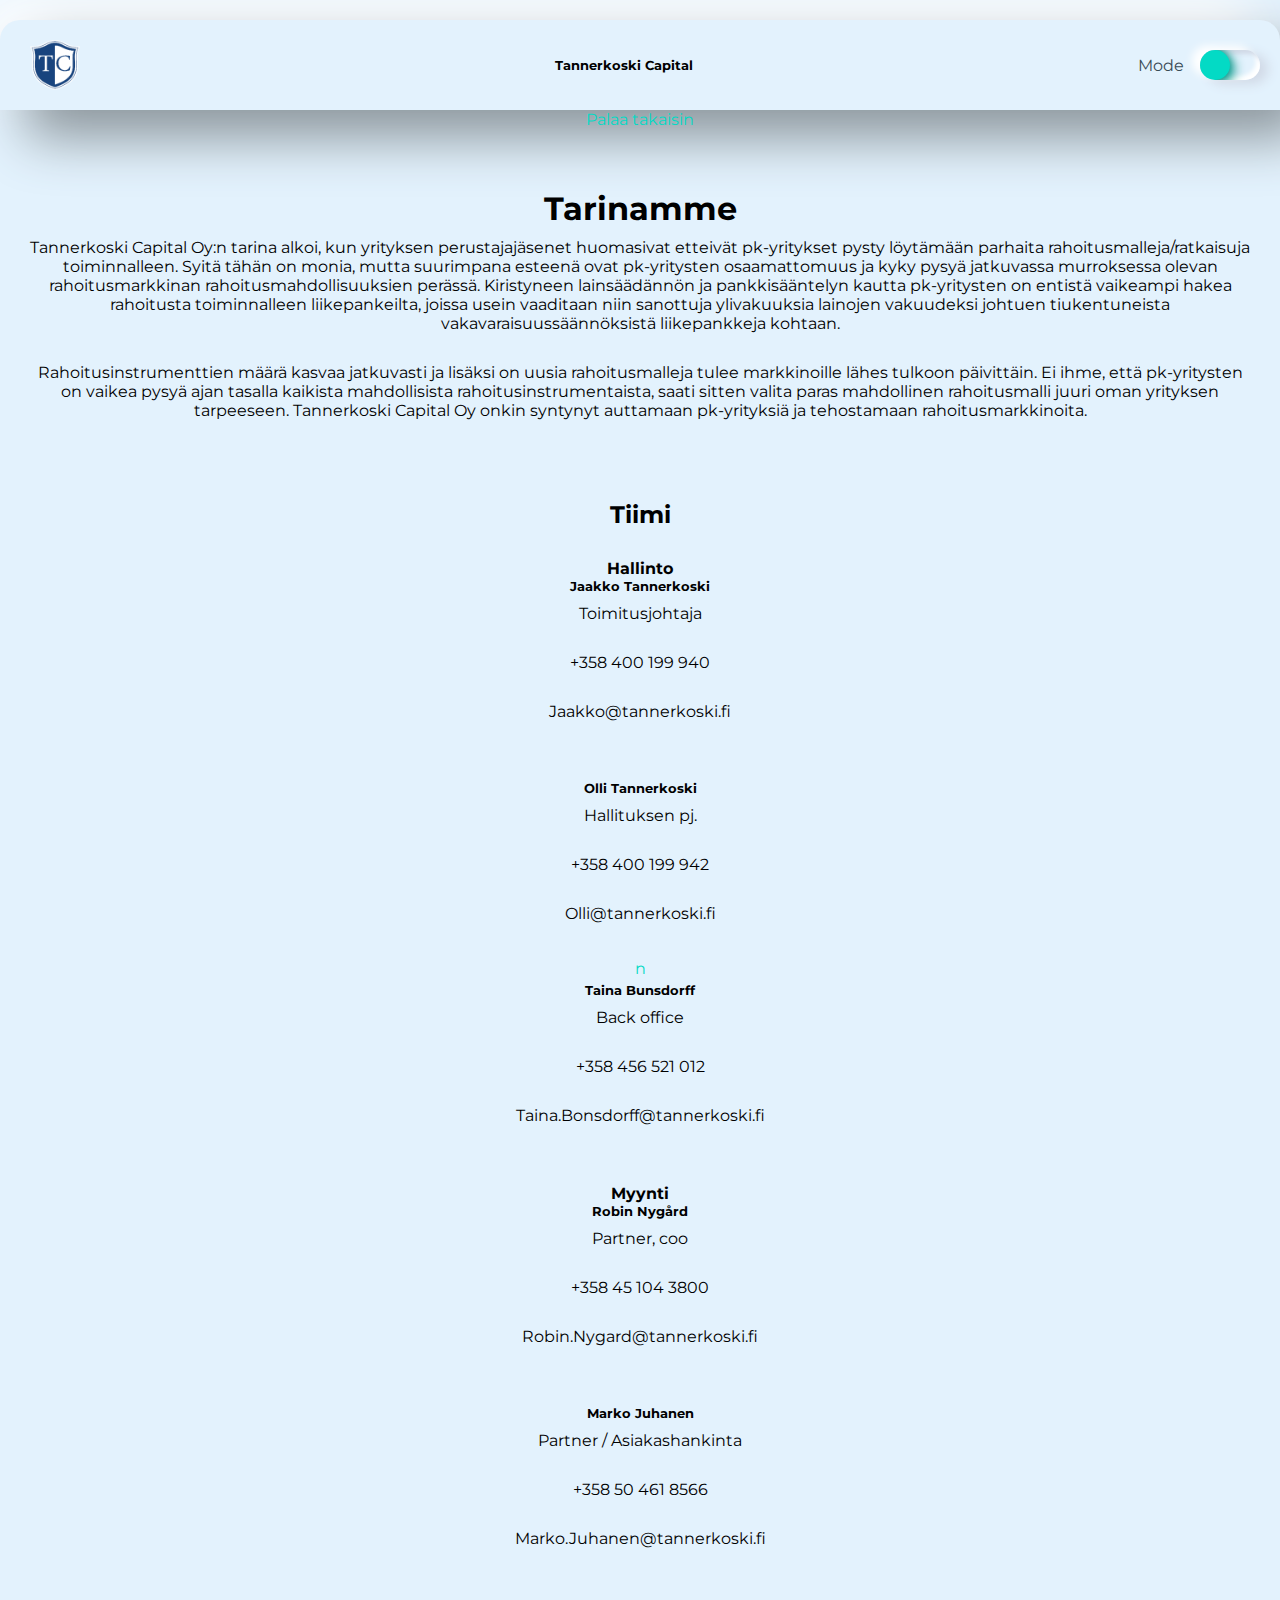
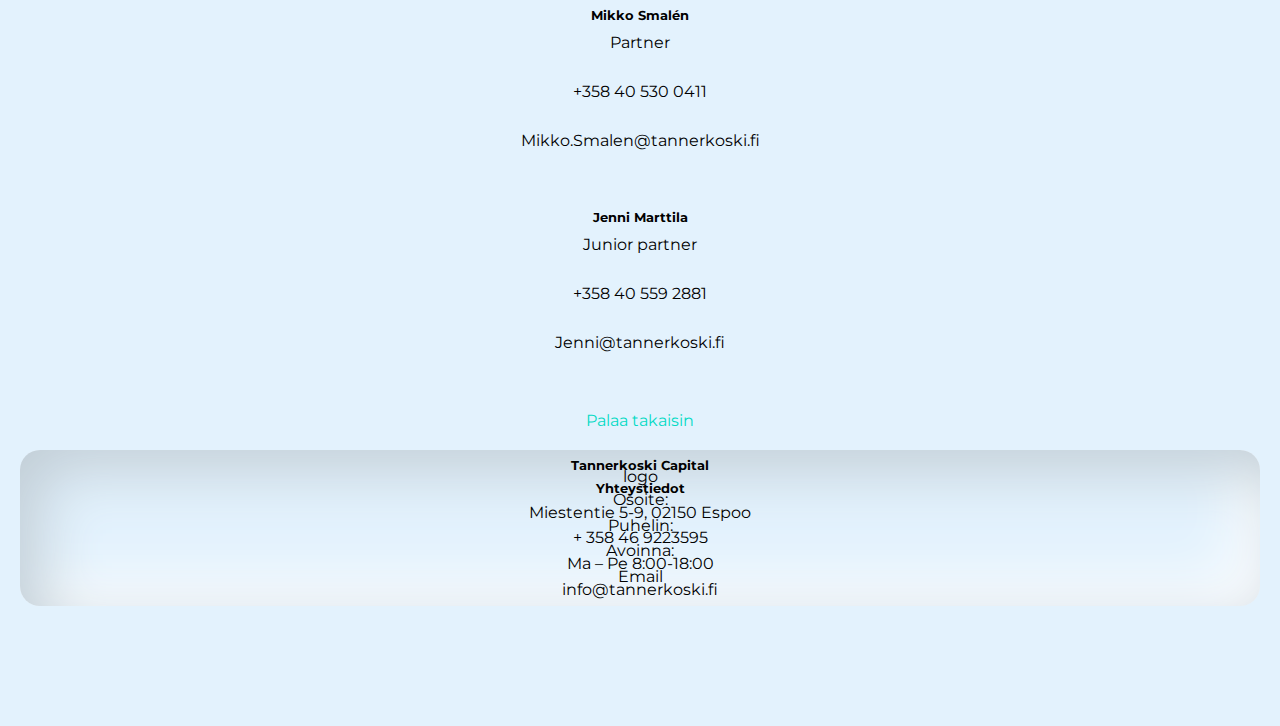
==== tarina.html @ aef44b72 "darkmode local storagessa, toinen footer kiukuttelee" ====
<!DOCTYPE html>
<html lang="en">
<head>
    <meta charset="UTF-8">
    <meta http-equiv="X-UA-Compatible" content="IE=edge">
    <meta name="viewport" content="width=device-width, initial-scale=1.0">
    <title>Tarinamme</title>
    <!-- fontti -->
    <link rel="preconnect" href="https://fonts.gstatic.com">
    <link href="https://fonts.googleapis.com/css2?family=Montserrat:wght@400;700&display=swap" rel="stylesheet">
    <!-- fontawesome -->
    <link rel="stylesheet" href="https://cdnjs.cloudflare.com/ajax/libs/font-awesome/5.15.2/css/all.min.css" integrity="sha512-HK5fgLBL+xu6dm/Ii3z4xhlSUyZgTT9tuc/hSrtw6uzJOvgRr2a9jyxxT1ely+B+xFAmJKVSTbpM/CuL7qxO8w==" crossorigin="anonymous" />
    <!--  bootstrap 5 -->
    <link href="https://cdn.jsdelivr.net/npm/bootstrap@5.0.0-beta2/dist/css/bootstrap.min.css" rel="stylesheet" integrity="sha384-BmbxuPwQa2lc/FVzBcNJ7UAyJxM6wuqIj61tLrc4wSX0szH/Ev+nYRRuWlolflfl" crossorigin="anonymous">
    <!-- omat stylet -->
    <link rel="stylesheet" href="css/tyyli.css">
</head>
<body>
    <div class="container">
    <header id="header">
                
        <img src="img/tc_logo60.png" alt="logo">
        <h5>Tannerkoski Capital</h5>
   
        <label class="label">
            <div class="label-text d-none d-md-inline-block">Mode</div>
            <div class="toggle">
                
              <input class="toggle-state" type="checkbox" name="check" value="check" />
              <div class="indicator"></div>
            </div>
            
          </label>   
</header>

<a class="btn btn-warning mt-5" href="/index.html">Palaa takaisin</a>
    <section>
    <h1 class="mt-5" >Tarinamme</h1>
    <p>Tannerkoski Capital Oy:n tarina alkoi, kun yrityksen perustajajäsenet huomasivat etteivät pk-yritykset pysty löytämään parhaita rahoitusmalleja/ratkaisuja toiminnalleen. Syitä tähän on monia, mutta suurimpana esteenä ovat pk-yritysten osaamattomuus ja kyky pysyä jatkuvassa murroksessa olevan rahoitusmarkkinan rahoitusmahdollisuuksien perässä. Kiristyneen lainsäädännön ja pankkisääntelyn kautta pk-yritysten on entistä vaikeampi hakea rahoitusta toiminnalleen liikepankeilta, joissa usein vaaditaan niin sanottuja ylivakuuksia lainojen vakuudeksi johtuen tiukentuneista vakavaraisuussäännöksistä liikepankkeja kohtaan.</p>
    <p>Rahoitusinstrumenttien määrä kasvaa jatkuvasti ja lisäksi on uusia rahoitusmalleja tulee markkinoille lähes tulkoon päivittäin. Ei ihme, että pk-yritysten on vaikea pysyä ajan tasalla kaikista mahdollisista rahoitusinstrumentaista, saati sitten valita paras mahdollinen rahoitusmalli juuri oman yrityksen tarpeeseen. Tannerkoski Capital Oy onkin syntynyt auttamaan pk-yrityksiä ja tehostamaan rahoitusmarkkinoita.</p>
    </section>
    <section>
        <h2>Tiimi</h2>
        <h4>Hallinto</h4>
        <h5>Jaakko Tannerkoski</h5>
        <p>Toimitusjohtaja</p>
        <p>+358 400 199 940</p>
        <p>Jaakko@tannerkoski.fi</p>
        <a href="https://www.linkedin.com/in/jaakko-tannerkoski-42b2014b/"><i class="fab fa-linkedin"></i></a>
        <h5>Olli Tannerkoski</h5>
        <p>Hallituksen pj.</p>
        <p>+358 400 199 942</p>
        <p>Olli@tannerkoski.fi</p>
        <a href="https://www.linkedin.com/in/olli-tannerkoski-3221b74/"><i class="fab fa-linkedin"></i>n</a>
        <h5>Taina Bunsdorff</h5>
        <p>Back office</p>
        <p>+358 456 521 012</p>
        <p>Taina.Bonsdorff@tannerkoski.fi</p>
        <a href="https://www.linkedin.com/in/taina-bonsdorff-tannerkoski-0ba1b279/"><i class="fab fa-linkedin"></i></a>
        <h4>Myynti</h4>
        <h5>Robin Nygård</h5>
        <p>Partner, coo</p>
        <p>+358 45 104 3800</p>
        <p>Robin.Nygard@tannerkoski.fi</p>
        <a href="https://www.linkedin.com/in/robin-nyg%C3%A5rd-6aa48498/"><i class="fab fa-linkedin"></i></a>
        <h5>Marko Juhanen</h5>
        <p>Partner / Asiakashankinta</p>
        <p>+358 50 461 8566</p>
        <p>Marko.Juhanen@tannerkoski.fi</p>
        <a href="https://www.linkedin.com/in/marko-juhanen-28336a162/"><i class="fab fa-linkedin"></i></a>
        <h5>Mikko Smalén</h5>
        <p>Partner</p>
        <p>+358 40 530 0411</p>
        <p>Mikko.Smalen@tannerkoski.fi</p>
        <a href="https://www.linkedin.com/in/mikko-smal%C3%A9n-954244115/"><i class="fab fa-linkedin"></i></a>
        <h5>Jenni Marttila</h5>
        <p>Junior partner</p>
        <p>+358 40 559 2881</p>
        <p>Jenni@tannerkoski.fi</p>
        <a href="https://www.linkedin.com/in/jenni-marttila-279b62138/"><i class="fab fa-linkedin"></i></a><br>
        
        <a class="btn btn-warning" href="/index.html">Palaa takaisin</a>
    </section>
   
    <footer>
        <h5>Tannerkoski Capital</h5>
        <p>logo</p>
        <a href="https://www.linkedin.com/company/tannerkoski-capital/about/"><i class="fab fa-linkedin"></i></a>
        <h5>Yhteystiedot</h5>
        <p>Osoite:</p>
        <p>Miestentie 5-9, 02150 Espoo</p>
        <p>Puhelin:</p>
        <p>+ 358 46 9223595</p>
        <p>Avoinna:</p>
        <p>Ma – Pe 8:00-18:00</p>
        <p>Email</p>
        <p>info@tannerkoski.fi</p>
    </footer>
</div>
    <script src="https://cdn.jsdelivr.net/npm/bootstrap@5.0.0-beta2/dist/js/bootstrap.bundle.min.js" integrity="sha384-b5kHyXgcpbZJO/tY9Ul7kGkf1S0CWuKcCD38l8YkeH8z8QjE0GmW1gYU5S9FOnJ0" crossorigin="anonymous"></script>
    <script src="javascripts/darkmode.js"></script>
</body>
</html>
---- css/tyyli.css ----
* {
  margin: 0;
  padding: 0;
  -webkit-box-sizing: border-box;
          box-sizing: border-box;
}

body {
  background: #e3f2fd;
  color: black;
  font-family: 'Montserrat', sans-serif;
  -webkit-transition: 0.3s;
  transition: 0.3s;
}

/* navbar */
.navbar {
  margin: 0;
  padding: 0;
}

.navbar .container-fluid {
  background: rgba(76, 175, 80, 0.3);
}

.navbar img {
  width: 70%;
}

.navbar button {
  background: #bb86fc;
}

.container {
  text-align: center;
}

a {
  text-decoration: none;
  color: #03dac5;
}

.landing {
  height: 100vh;
}

header {
  margin-top: 20px;
  height: 10vh;
  display: -webkit-box;
  display: -ms-flexbox;
  display: flex;
  -webkit-box-pack: justify;
      -ms-flex-pack: justify;
          justify-content: space-between;
  -webkit-box-orient: horizontal;
  -webkit-box-direction: normal;
      -ms-flex-direction: row;
          flex-direction: row;
  -webkit-box-align: center;
      -ms-flex-align: center;
          align-items: center;
  background-position: center;
  background-repeat: no-repeat;
  border-radius: 20px;
  background: #e3f2fd;
  -webkit-box-shadow: 27px 27px 54px #8a949a, -27px -27px 54px #ffffff;
          box-shadow: 27px 27px 54px #8a949a, -27px -27px 54px #ffffff;
  border-radius: 20px 20px 0 0;
}

header img {
  width: 50px;
  margin: 30px;
}

header h5 {
  font-weight: 700;
}

header #mode {
  margin-right: 40px;
  padding: 20px;
  border-radius: 50%;
  background-color: #bb86fc;
}

/* kytkin */
.label {
  display: -webkit-inline-box;
  display: -ms-inline-flexbox;
  display: inline-flex;
  -webkit-box-align: center;
      -ms-flex-align: center;
          align-items: center;
  cursor: pointer;
  color: #394a56;
}

.label-text {
  margin-right: 16px;
}

.toggle {
  isolation: isolate;
  position: relative;
  height: 30px;
  width: 60px;
  margin-right: 20px;
  border-radius: 15px;
  overflow: hidden;
  -webkit-box-shadow: -8px -4px 8px 0px #ffffff, 8px 4px 12px 0px #d1d9e6, 4px 4px 4px 0px #d1d9e6 inset, -4px -4px 4px 0px #ffffff inset;
          box-shadow: -8px -4px 8px 0px #ffffff, 8px 4px 12px 0px #d1d9e6, 4px 4px 4px 0px #d1d9e6 inset, -4px -4px 4px 0px #ffffff inset;
}

.toggle-state {
  display: none;
}

.indicator {
  height: 100%;
  width: 200%;
  background: #03dac5;
  border-radius: 15px;
  -webkit-transform: translate3d(-75%, 0, 0);
          transform: translate3d(-75%, 0, 0);
  -webkit-transition: -webkit-transform 0.4s cubic-bezier(0.85, 0.05, 0.18, 1.35);
  transition: -webkit-transform 0.4s cubic-bezier(0.85, 0.05, 0.18, 1.35);
  transition: transform 0.4s cubic-bezier(0.85, 0.05, 0.18, 1.35);
  transition: transform 0.4s cubic-bezier(0.85, 0.05, 0.18, 1.35), -webkit-transform 0.4s cubic-bezier(0.85, 0.05, 0.18, 1.35);
  -webkit-box-shadow: -2px -2px 8px 0px #039485, 4px 4px 12px 0px #029687;
          box-shadow: -2px -2px 8px 0px #039485, 4px 4px 12px 0px #029687;
}

.toggle-state:checked ~ .indicator {
  -webkit-transform: translate3d(25%, 0, 0);
          transform: translate3d(25%, 0, 0);
}

/* Visa kortti */
.kortti {
  height: 40vh;
}

.grid {
  position: relative;
  height: 40vh;
  background: #e3f2fd;
  background: radial-gradient(circle, #10c97c 0%, RGBA(227, 242, 253, 1) 69%);
}

.card-group {
  position: absolute;
  top: 45%;
  left: 5%;
  -webkit-transform: translate(-50%, -50%);
          transform: translate(-50%, -50%);
  -webkit-transform: rotate(15deg);
          transform: rotate(15deg);
}

.card {
  position: relative;
  height: 189px;
  width: 315px;
  border-radius: 25px;
  background: rgba(255, 255, 255, 0.2);
  -webkit-backdrop-filter: blur(30px);
          backdrop-filter: blur(30px);
  /* This will produce the blur */
  border: 2px solid rgba(255, 255, 255, 0.1);
  -webkit-box-shadow: 0 0 80px rgba(0, 0, 0, 0.2);
          box-shadow: 0 0 80px rgba(0, 0, 0, 0.2);
  overflow: hidden;
}

.logo img,
.chip img,
.number,
.name,
.from,
.to,
.ring {
  position: absolute;
  /* All items inside card should have absolute position */
}

.logo img {
  top: 35px;
  right: 40px;
  width: 80px;
  height: auto;
  opacity: 0.8;
}

.chip img {
  top: 84px;
  left: 28px;
  width: 35px;
  height: auto;
  opacity: 0.8;
}

.number,
.name,
.from,
.to {
  color: rgba(0, 0, 0, 0.8);
  font-weight: 400;
  letter-spacing: 2px;
  text-shadow: 0 0 2px rgba(0, 0, 0, 0.6);
}

.number {
  left: 28px;
  bottom: 46px;
  font-family: "Nunito", sans-serif;
}

.name {
  font-size: 0.7rem;
  left: 28px;
  bottom: 25px;
}

.from {
  font-size: 0.5rem;
  bottom: 25px;
  right: 77px;
}

.to {
  font-size: 0.5rem;
  bottom: 25px;
  right: 28px;
}

/* tervetuloa */
.ml12 {
  margin-top: 100px;
  font-weight: 700;
  font-size: 1.8em;
  text-transform: uppercase;
  letter-spacing: 0.2em;
  color: #03dac5;
}

.ml12 .letter {
  display: inline-block;
  line-height: 1em;
}

/* buttonit */
.btn {
  border-radius: 500px;
}

.btn-group {
  z-index: 100;
  position: fixed;
  bottom: 0;
  left: 0;
  right: 0;
}

.btn-group img {
  width: 25px;
}

.btn-group a {
  color: black;
}

.btn-group i {
  color: black;
  font-size: 1.5rem;
}

.btn-group .btn {
  border-radius: 0;
  font-size: 0.7rem;
}

/* sectionit alkaa */
section {
  margin-top: 60px;
  margin-left: 20px;
  margin-right: 20px;
}

section h2 {
  margin-bottom: 20px;
  padding: 10px;
}

section i {
  font-size: 2rem;
  margin-bottom: 10px;
  color: #03dac5;
}

section p {
  margin-bottom: 10px;
  padding: 10px;
}

section a {
  margin-bottom: 10px;
  padding: 10px;
}

section #palvelumme {
  border-radius: 20px;
  background: #e3f2fd;
  -webkit-box-shadow: 27px 27px 54px #8a949a, -27px -27px 54px #ffffff;
          box-shadow: 27px 27px 54px #8a949a, -27px -27px 54px #ffffff;
}

section #palvelumme img {
  max-width: 70%;
}

section #lupauksemme {
  border-radius: 20px;
  background: #e3f2fd;
  -webkit-box-shadow: 27px 27px 54px #8a949a, -27px -27px 54px #ffffff;
          box-shadow: 27px 27px 54px #8a949a, -27px -27px 54px #ffffff;
}

section #yhteystiedot img {
  max-width: 70%;
}

section form {
  display: inline-block;
  height: 500px;
}

section .field {
  padding-top: 10px;
  display: -webkit-box;
  display: -ms-flexbox;
  display: flex;
  -webkit-box-orient: vertical;
  -webkit-box-direction: normal;
      -ms-flex-direction: column;
          flex-direction: column;
}

section .field label {
  padding-left: 5px;
  -webkit-transition: all 0.3s ease-in;
  transition: all 0.3s ease-in;
  -webkit-transform: translateY(-28px);
          transform: translateY(-28px);
  pointer-events: none;
  opacity: 0.83;
}

section .field input,
section .field textarea {
  border-radius: 5px;
  border: none;
  padding: 5px;
}

section .field input:focus {
  border-bottom: 2px solid black;
}

section .field input:focus + label {
  -webkit-transform: translateY(-1px);
          transform: translateY(-1px);
  -webkit-transform: scale(1.4);
          transform: scale(1.4);
  opacity: 1;
}

section .field textarea:focus,
section .field input:focus {
  outline: none;
}

section .field textarea:focus + label {
  -webkit-transform: translateY(-270px);
          transform: translateY(-270px);
  -webkit-transform: scale(1.4);
          transform: scale(1.4);
  opacity: 1;
}

footer {
  margin: 20px;
  line-height: 0.8;
  margin-bottom: 120px;
  border-radius: 20px;
  background: #e3f2fd;
  -webkit-box-shadow: inset 20px 20px 60px #c1ced7, inset -20px -20px 60px #ffffff;
          box-shadow: inset 20px 20px 60px #c1ced7, inset -20px -20px 60px #ffffff;
  padding: 10px;
}

footer h5 {
  font-weight: 700;
}

footer i {
  font-size: 3rem;
  color: #18447e;
  margin-top: 10px;
}

/* piilota luokka */
.piilota {
  display: none;
}

/* tummaversio */
body.tumma {
  background: #2f2828;
  color: rgba(255, 255, 255, 0.6);
}

#header.tumma {
  background: #2f2828;
  border-radius: 20px;
  background: #2f2828;
  -webkit-box-shadow: 27px 27px 54px #262020, -27px -27px 54px #383030;
          box-shadow: 27px 27px 54px #262020, -27px -27px 54px #383030;
}

#palvelumme.tumma {
  background: #2f2828;
  border-radius: 20px;
  background: #2f2828;
  -webkit-box-shadow: 27px 27px 54px #262020, -27px -27px 54px #383030;
          box-shadow: 27px 27px 54px #262020, -27px -27px 54px #383030;
}

#lupauksemme.tumma {
  background: #2f2828;
  border-radius: 20px;
  background: #2f2828;
  -webkit-box-shadow: 27px 27px 54px #262020, -27px -27px 54px #383030;
          box-shadow: 27px 27px 54px #262020, -27px -27px 54px #383030;
}

.toggle.tumma {
  isolation: isolate;
  position: relative;
  height: 30px;
  width: 60px;
  border-radius: 15px;
  overflow: hidden;
  -webkit-box-shadow: -8px -4px 8px 0px #000000, 8px 4px 12px 0px #141414, 4px 4px 4px 0px #666668 inset, -4px -4px 4px 0px #0e0d0d inset;
          box-shadow: -8px -4px 8px 0px #000000, 8px 4px 12px 0px #141414, 4px 4px 4px 0px #666668 inset, -4px -4px 4px 0px #0e0d0d inset;
}

.grid.tumma {
  background: #2f2828;
  background: radial-gradient(circle, #ff0266 0%, #2f2828 69%);
}

label.tumma {
  color: #bb86fc;
}

section.tumma i {
  color: #ff0266;
}

footer.tumma {
  border-radius: 20px;
  background: #2f2828;
  -webkit-box-shadow: inset 20px 20px 60px #282222, inset -20px -20px 60px #362e2e;
          box-shadow: inset 20px 20px 60px #282222, inset -20px -20px 60px #362e2e;
}

/* mediaqueryt ja isomman version asetukset */
@media screen and (min-width: 900px) {
  .card {
    position: relative;
    height: 270px;
    width: 450px;
    border-radius: 25px;
    background: rgba(255, 255, 255, 0.2);
    -webkit-backdrop-filter: blur(30px);
            backdrop-filter: blur(30px);
    /* This will produce the blur */
    border: 2px solid rgba(255, 255, 255, 0.1);
    -webkit-box-shadow: 0 0 80px rgba(0, 0, 0, 0.2);
            box-shadow: 0 0 80px rgba(0, 0, 0, 0.2);
    overflow: hidden;
  }
  .logo img,
  .chip img,
  .number,
  .name,
  .from,
  .to,
  .ring {
    position: absolute;
    /* All items inside card should have absolute position */
  }
  .logo img {
    top: 35px;
    right: 40px;
    width: 80px;
    height: auto;
    opacity: 0.8;
  }
  .chip img {
    top: 120px;
    left: 40px;
    width: 50px;
    height: auto;
    opacity: 0.8;
  }
  .number,
  .name,
  .from,
  .to {
    color: rgba(255, 255, 255, 0.8);
    font-weight: 400;
    letter-spacing: 2px;
    text-shadow: 0 0 2px rgba(0, 0, 0, 0.6);
  }
  .number {
    left: 40px;
    bottom: 65px;
    font-family: "Nunito", sans-serif;
  }
  .name {
    font-size: 1rem;
    left: 40px;
    bottom: 35px;
  }
  .from {
    font-size: 0.5rem;
    bottom: 35px;
    right: 110px;
  }
  .to {
    font-size: 0.5rem;
    bottom: 35px;
    right: 40px;
  }
}
/*# sourceMappingURL=tyyli.css.map */
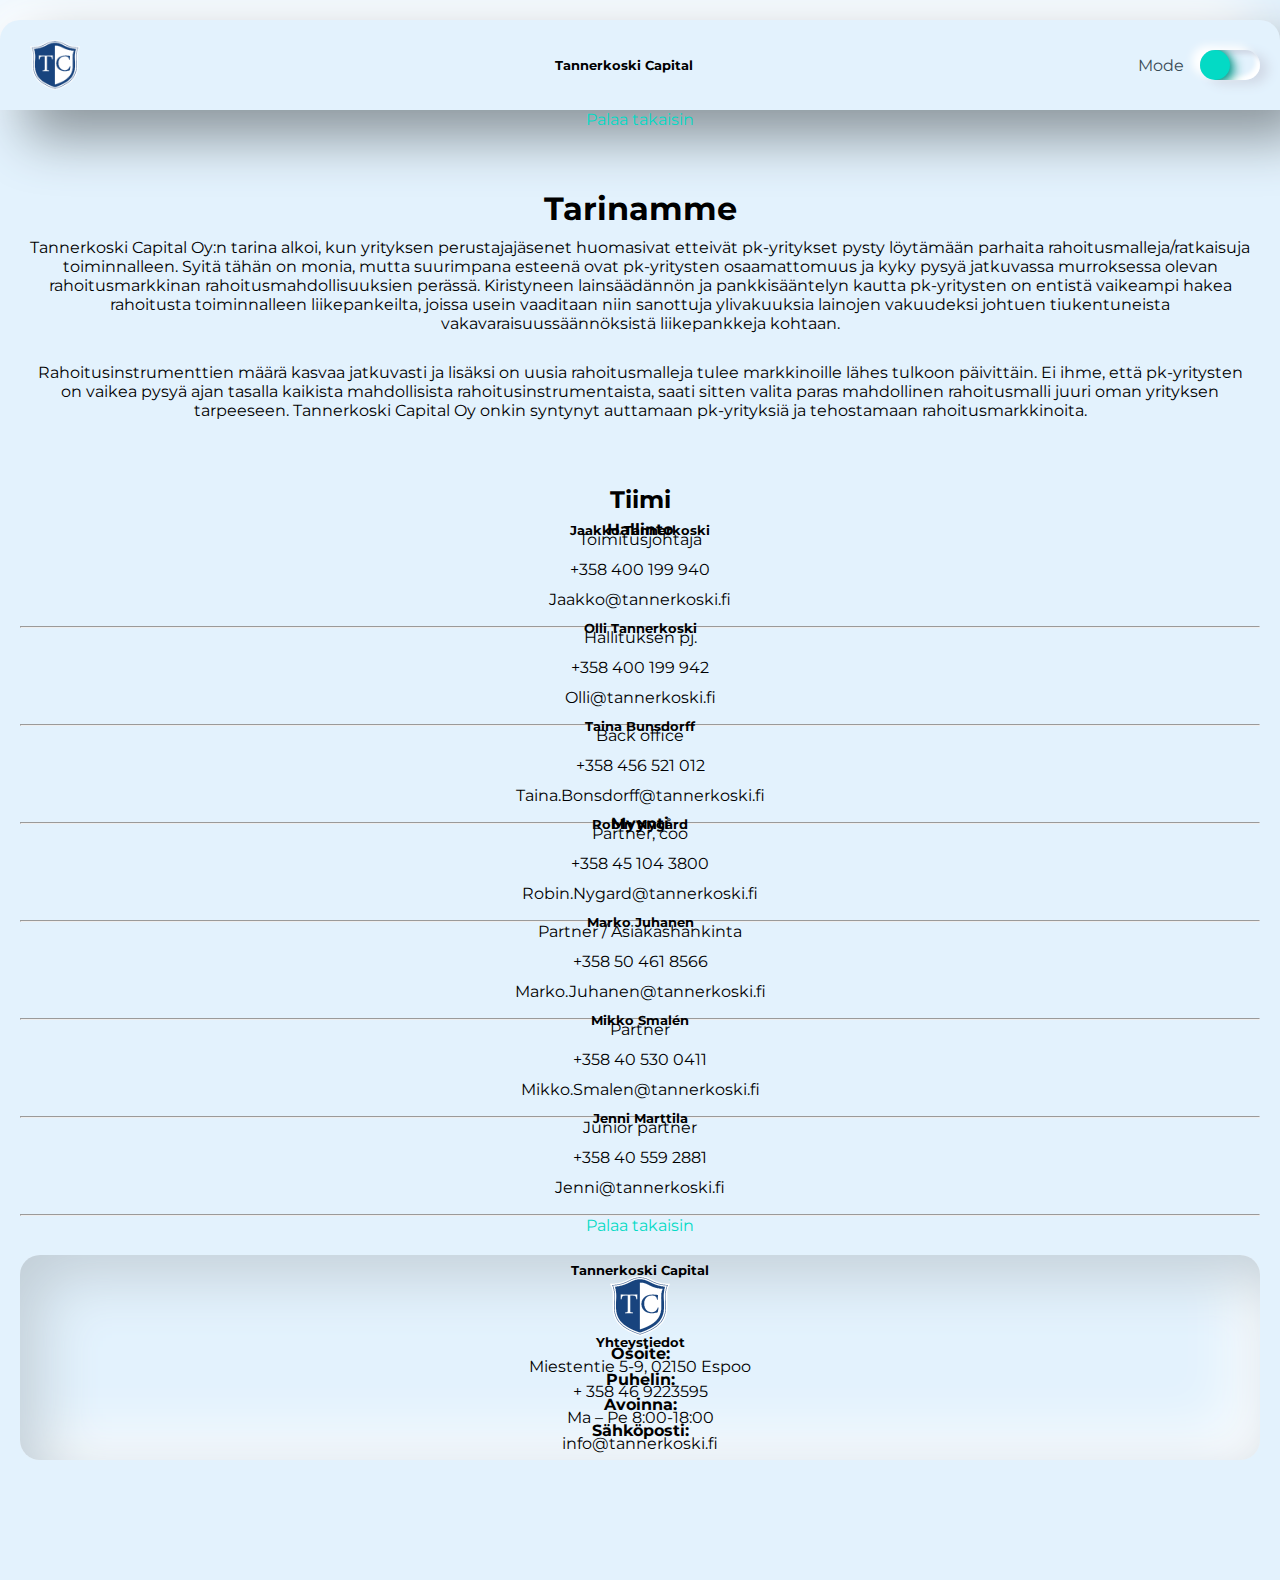
==== commit 7d206543: "lähes mobiili tehty" ====
--- a/tarina.html
+++ b/tarina.html
@@ -39,7 +39,9 @@
     <p>Tannerkoski Capital Oy:n tarina alkoi, kun yrityksen perustajajäsenet huomasivat etteivät pk-yritykset pysty löytämään parhaita rahoitusmalleja/ratkaisuja toiminnalleen. Syitä tähän on monia, mutta suurimpana esteenä ovat pk-yritysten osaamattomuus ja kyky pysyä jatkuvassa murroksessa olevan rahoitusmarkkinan rahoitusmahdollisuuksien perässä. Kiristyneen lainsäädännön ja pankkisääntelyn kautta pk-yritysten on entistä vaikeampi hakea rahoitusta toiminnalleen liikepankeilta, joissa usein vaaditaan niin sanottuja ylivakuuksia lainojen vakuudeksi johtuen tiukentuneista vakavaraisuussäännöksistä liikepankkeja kohtaan.</p>
     <p>Rahoitusinstrumenttien määrä kasvaa jatkuvasti ja lisäksi on uusia rahoitusmalleja tulee markkinoille lähes tulkoon päivittäin. Ei ihme, että pk-yritysten on vaikea pysyä ajan tasalla kaikista mahdollisista rahoitusinstrumentaista, saati sitten valita paras mahdollinen rahoitusmalli juuri oman yrityksen tarpeeseen. Tannerkoski Capital Oy onkin syntynyt auttamaan pk-yrityksiä ja tehostamaan rahoitusmarkkinoita.</p>
     </section>
+   <!--  tiimi -->
     <section>
+        <div class="tiimi">
         <h2>Tiimi</h2>
         <h4>Hallinto</h4>
         <h5>Jaakko Tannerkoski</h5>
@@ -47,57 +49,64 @@
         <p>+358 400 199 940</p>
         <p>Jaakko@tannerkoski.fi</p>
         <a href="https://www.linkedin.com/in/jaakko-tannerkoski-42b2014b/"><i class="fab fa-linkedin"></i></a>
+        <hr>
         <h5>Olli Tannerkoski</h5>
         <p>Hallituksen pj.</p>
         <p>+358 400 199 942</p>
         <p>Olli@tannerkoski.fi</p>
-        <a href="https://www.linkedin.com/in/olli-tannerkoski-3221b74/"><i class="fab fa-linkedin"></i>n</a>
+        <a href="https://www.linkedin.com/in/olli-tannerkoski-3221b74/"><i class="fab fa-linkedin"></i></a>
+        <hr>
         <h5>Taina Bunsdorff</h5>
         <p>Back office</p>
         <p>+358 456 521 012</p>
         <p>Taina.Bonsdorff@tannerkoski.fi</p>
-        <a href="https://www.linkedin.com/in/taina-bonsdorff-tannerkoski-0ba1b279/"><i class="fab fa-linkedin"></i></a>
+        <a href="https://www.linkedin.com/in/taina-bonsdorff-tannerkoski-0ba1b279/"><i class="fab fa-linkedin"></i></a><hr class="h2">
+
         <h4>Myynti</h4>
         <h5>Robin Nygård</h5>
         <p>Partner, coo</p>
         <p>+358 45 104 3800</p>
         <p>Robin.Nygard@tannerkoski.fi</p>
         <a href="https://www.linkedin.com/in/robin-nyg%C3%A5rd-6aa48498/"><i class="fab fa-linkedin"></i></a>
+        <hr>
         <h5>Marko Juhanen</h5>
         <p>Partner / Asiakashankinta</p>
         <p>+358 50 461 8566</p>
         <p>Marko.Juhanen@tannerkoski.fi</p>
         <a href="https://www.linkedin.com/in/marko-juhanen-28336a162/"><i class="fab fa-linkedin"></i></a>
+        <hr>
         <h5>Mikko Smalén</h5>
         <p>Partner</p>
         <p>+358 40 530 0411</p>
         <p>Mikko.Smalen@tannerkoski.fi</p>
         <a href="https://www.linkedin.com/in/mikko-smal%C3%A9n-954244115/"><i class="fab fa-linkedin"></i></a>
+        <hr>
         <h5>Jenni Marttila</h5>
         <p>Junior partner</p>
         <p>+358 40 559 2881</p>
         <p>Jenni@tannerkoski.fi</p>
         <a href="https://www.linkedin.com/in/jenni-marttila-279b62138/"><i class="fab fa-linkedin"></i></a><br>
-        
+        <hr class="h2" > 
+    </div>
         <a class="btn btn-warning" href="/index.html">Palaa takaisin</a>
     </section>
    
     <footer>
         <h5>Tannerkoski Capital</h5>
-        <p>logo</p>
+        <img src="img/tc_logo60.png" alt="logo"><br>
         <a href="https://www.linkedin.com/company/tannerkoski-capital/about/"><i class="fab fa-linkedin"></i></a>
         <h5>Yhteystiedot</h5>
-        <p>Osoite:</p>
+        <p><strong>Osoite:</strong></p>
         <p>Miestentie 5-9, 02150 Espoo</p>
-        <p>Puhelin:</p>
+        <p><strong>Puhelin:</strong></p>
         <p>+ 358 46 9223595</p>
-        <p>Avoinna:</p>
+        <p><strong>Avoinna:</strong></p>
         <p>Ma – Pe 8:00-18:00</p>
-        <p>Email</p>
+        <p><strong>Sähköposti:</strong></p>
         <p>info@tannerkoski.fi</p>
     </footer>
 </div>
     <script src="https://cdn.jsdelivr.net/npm/bootstrap@5.0.0-beta2/dist/js/bootstrap.bundle.min.js" integrity="sha384-b5kHyXgcpbZJO/tY9Ul7kGkf1S0CWuKcCD38l8YkeH8z8QjE0GmW1gYU5S9FOnJ0" crossorigin="anonymous"></script>
-    <script src="javascripts/darkmode.js"></script>
+    <script src="javascripts/darkmodetwo.js"></script>
 </body>
 </html>--- a/css/tyyli.css
+++ b/css/tyyli.css
@@ -62,11 +62,10 @@
           align-items: center;
   background-position: center;
   background-repeat: no-repeat;
-  border-radius: 20px;
+  border-radius: 20px 20px 0 0;
   background: #e3f2fd;
   -webkit-box-shadow: 27px 27px 54px #8a949a, -27px -27px 54px #ffffff;
           box-shadow: 27px 27px 54px #8a949a, -27px -27px 54px #ffffff;
-  border-radius: 20px 20px 0 0;
 }
 
 header img {
@@ -247,6 +246,14 @@
   color: #03dac5;
 }
 
+.ml13 {
+  font-weight: 700;
+  font-size: 1.2em;
+  text-transform: uppercase;
+  letter-spacing: 0.2em;
+  color: #03dac5;
+}
+
 .ml12 .letter {
   display: inline-block;
   line-height: 1em;
@@ -312,7 +319,7 @@
 }
 
 section #palvelumme {
-  border-radius: 20px;
+  border-radius: 20px 20px 0 0;
   background: #e3f2fd;
   -webkit-box-shadow: 27px 27px 54px #8a949a, -27px -27px 54px #ffffff;
           box-shadow: 27px 27px 54px #8a949a, -27px -27px 54px #ffffff;
@@ -323,7 +330,7 @@
 }
 
 section #lupauksemme {
-  border-radius: 20px;
+  border-radius: 20px 20px 0 0;
   background: #e3f2fd;
   -webkit-box-shadow: 27px 27px 54px #8a949a, -27px -27px 54px #ffffff;
           box-shadow: 27px 27px 54px #8a949a, -27px -27px 54px #ffffff;
@@ -391,6 +398,10 @@
   opacity: 1;
 }
 
+section .tiimi {
+  line-height: 0;
+}
+
 footer {
   margin: 20px;
   line-height: 0.8;
@@ -425,7 +436,7 @@
 
 #header.tumma {
   background: #2f2828;
-  border-radius: 20px;
+  border-radius: 20px 20px 0 0;
   background: #2f2828;
   -webkit-box-shadow: 27px 27px 54px #262020, -27px -27px 54px #383030;
           box-shadow: 27px 27px 54px #262020, -27px -27px 54px #383030;
@@ -433,7 +444,7 @@
 
 #palvelumme.tumma {
   background: #2f2828;
-  border-radius: 20px;
+  border-radius: 20px 20px 0 0;
   background: #2f2828;
   -webkit-box-shadow: 27px 27px 54px #262020, -27px -27px 54px #383030;
           box-shadow: 27px 27px 54px #262020, -27px -27px 54px #383030;
@@ -441,7 +452,7 @@
 
 #lupauksemme.tumma {
   background: #2f2828;
-  border-radius: 20px;
+  border-radius: 20px 20px 0 0;
   background: #2f2828;
   -webkit-box-shadow: 27px 27px 54px #262020, -27px -27px 54px #383030;
           box-shadow: 27px 27px 54px #262020, -27px -27px 54px #383030;
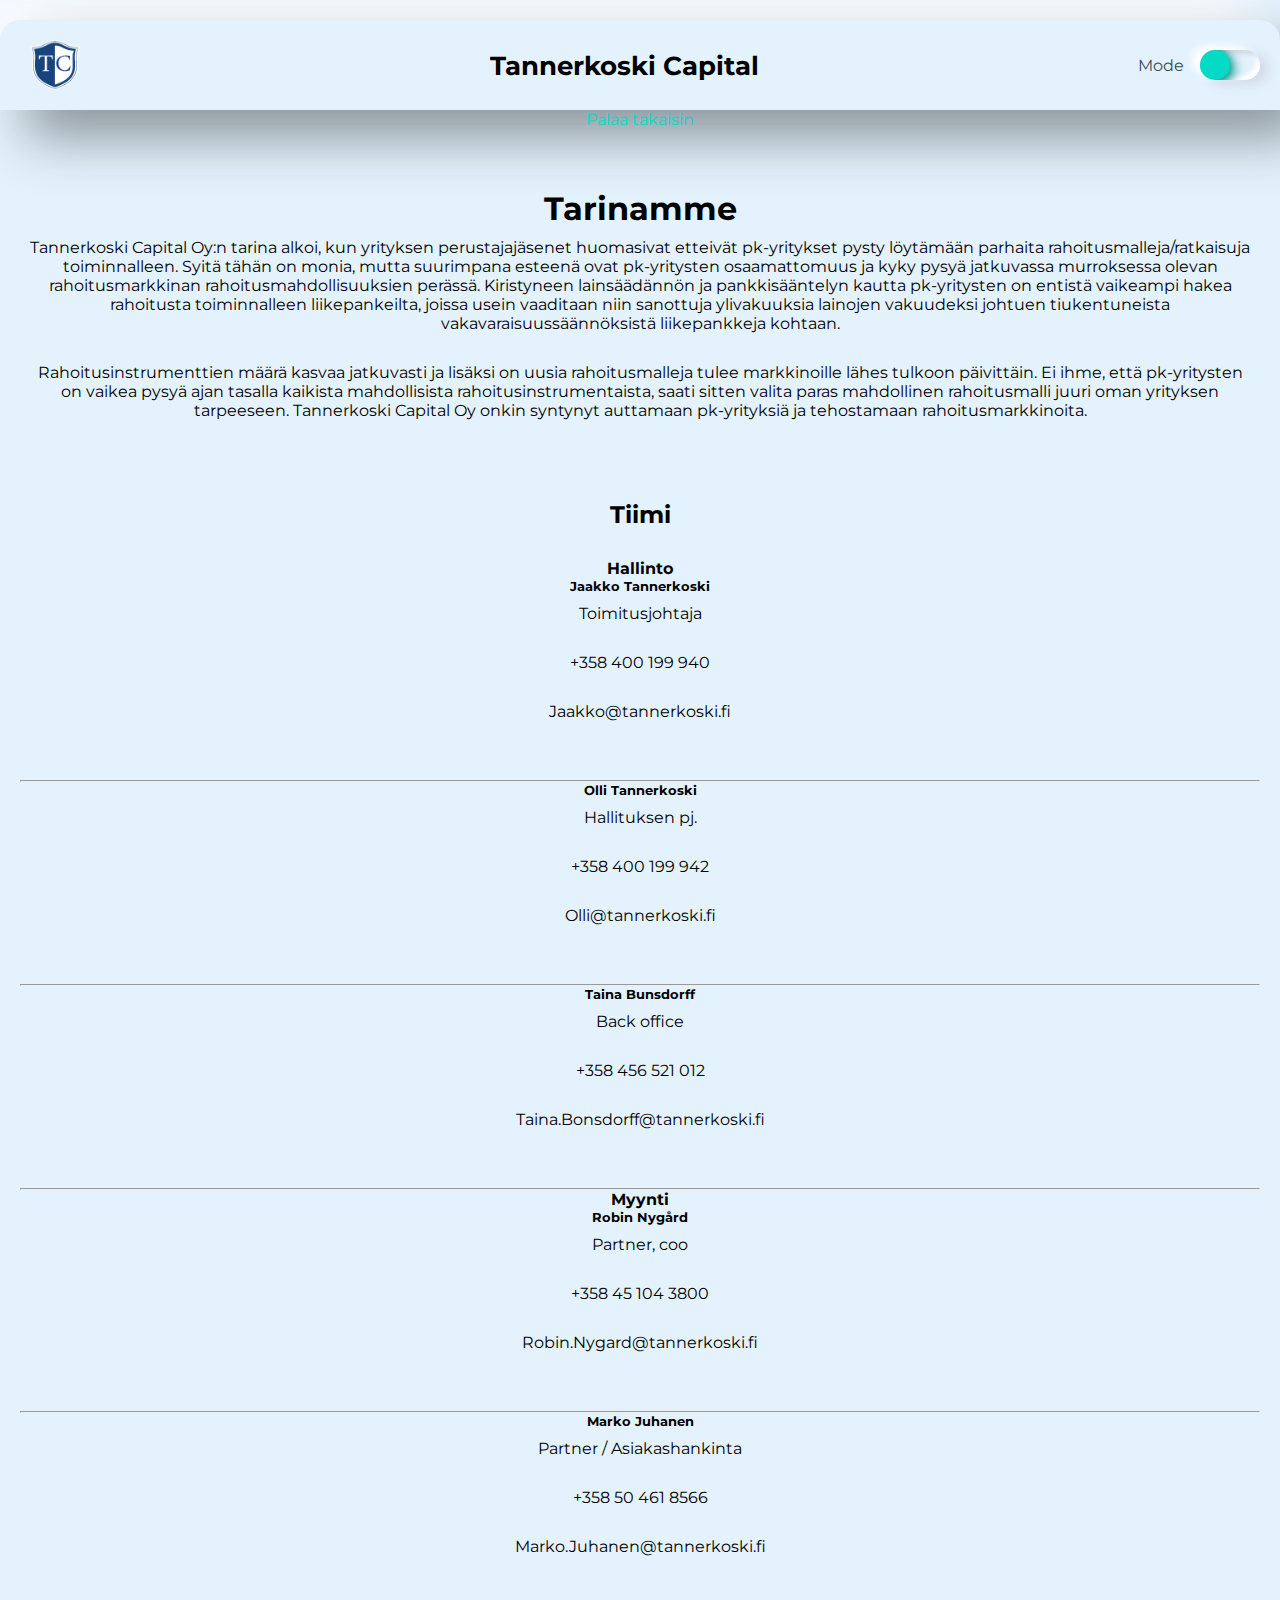
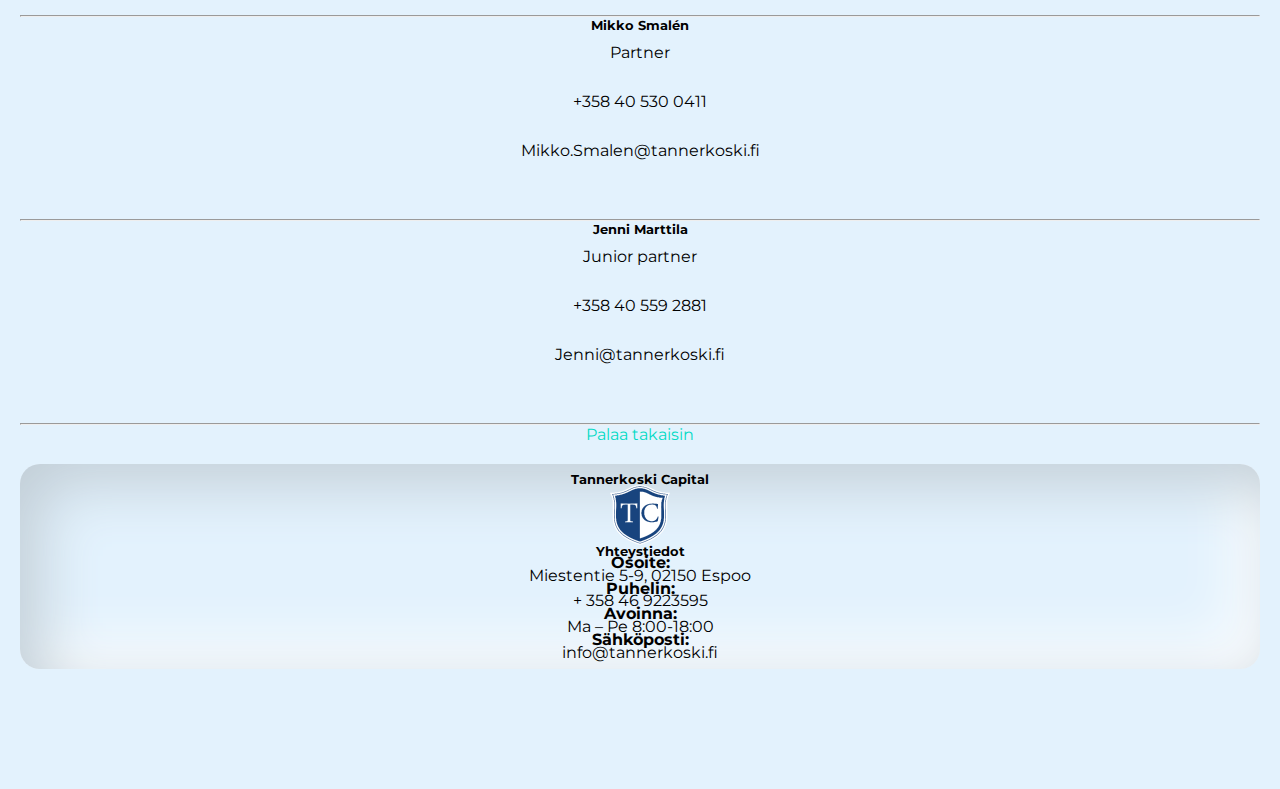
==== commit ed04fa5d: "navbarin kimpussa" ====
--- a/tarina.html
+++ b/tarina.html
@@ -41,7 +41,7 @@
     </section>
    <!--  tiimi -->
     <section>
-        <div class="tiimi">
+        <div id="tiimi">
         <h2>Tiimi</h2>
         <h4>Hallinto</h4>
         <h5>Jaakko Tannerkoski</h5>
--- a/css/tyyli.css
+++ b/css/tyyli.css
@@ -1,3 +1,4 @@
+@charset "UTF-8";
 * {
   margin: 0;
   padding: 0;
@@ -74,6 +75,7 @@
 }
 
 header h5 {
+  font-size: clamp(1rem, 2vw, 2rem);
   font-weight: 700;
 }
 
@@ -146,14 +148,38 @@
 .grid {
   position: relative;
   height: 40vh;
+  width: auto;
   background: #e3f2fd;
-  background: radial-gradient(circle, #10c97c 0%, RGBA(227, 242, 253, 1) 69%);
+}
+
+.grid .pallo {
+  position: absolute;
+  display: block;
+  width: 100px;
+  height: 100px;
+  border-radius: 50%;
+}
+
+.grid .nro1 {
+  left: 40%;
+  margin-left: -75px;
+  top: 65%;
+  background: radial-gradient(circle at 65% 15%, white 1px, aqua 3%, darkblue 60%, aqua 100%);
+}
+
+.grid .nro2 {
+  top: 15%;
+  left: 70%;
+  margin-left: -100px;
+  background: radial-gradient(circle at 65% 15%, white 1px, aqua 3%, darkblue 60%, aqua 100%);
 }
 
 .card-group {
   position: absolute;
   top: 45%;
-  left: 5%;
+  margin-top: -40px;
+  left: 50%;
+  margin-left: -165px;
   -webkit-transform: translate(-50%, -50%);
           transform: translate(-50%, -50%);
   -webkit-transform: rotate(15deg);
@@ -236,11 +262,11 @@
   right: 28px;
 }
 
-/* tervetuloa */
+/* tervetuloa animaatiot */
 .ml12 {
   margin-top: 100px;
   font-weight: 700;
-  font-size: 1.8em;
+  font-size: clamp(1.8em, 3.5vw, 3em);
   text-transform: uppercase;
   letter-spacing: 0.2em;
   color: #03dac5;
@@ -248,7 +274,7 @@
 
 .ml13 {
   font-weight: 700;
-  font-size: 1.2em;
+  font-size: clamp(1.2em, 2.5vw, 2.5em);
   text-transform: uppercase;
   letter-spacing: 0.2em;
   color: #03dac5;
@@ -257,6 +283,12 @@
 .ml12 .letter {
   display: inline-block;
   line-height: 1em;
+}
+
+.nappi {
+  font-size: clamp(1.2em, 2.5vw, 2em);
+  font-weight: 700;
+  color: rgba(0, 0, 0, 0.6);
 }
 
 /* buttonit */
@@ -319,10 +351,11 @@
 }
 
 section #palvelumme {
-  border-radius: 20px 20px 0 0;
+  border-radius: 20px;
   background: #e3f2fd;
   -webkit-box-shadow: 27px 27px 54px #8a949a, -27px -27px 54px #ffffff;
           box-shadow: 27px 27px 54px #8a949a, -27px -27px 54px #ffffff;
+  border-radius: 20px;
 }
 
 section #palvelumme img {
@@ -330,7 +363,7 @@
 }
 
 section #lupauksemme {
-  border-radius: 20px 20px 0 0;
+  border-radius: 20px;
   background: #e3f2fd;
   -webkit-box-shadow: 27px 27px 54px #8a949a, -27px -27px 54px #ffffff;
           box-shadow: 27px 27px 54px #8a949a, -27px -27px 54px #ffffff;
@@ -338,6 +371,10 @@
 
 section #yhteystiedot img {
   max-width: 70%;
+}
+
+section #yhteystiedot p {
+  line-height: 0;
 }
 
 section form {
@@ -444,7 +481,7 @@
 
 #palvelumme.tumma {
   background: #2f2828;
-  border-radius: 20px 20px 0 0;
+  border-radius: 20px;
   background: #2f2828;
   -webkit-box-shadow: 27px 27px 54px #262020, -27px -27px 54px #383030;
           box-shadow: 27px 27px 54px #262020, -27px -27px 54px #383030;
@@ -452,7 +489,7 @@
 
 #lupauksemme.tumma {
   background: #2f2828;
-  border-radius: 20px 20px 0 0;
+  border-radius: 20px;
   background: #2f2828;
   -webkit-box-shadow: 27px 27px 54px #262020, -27px -27px 54px #383030;
           box-shadow: 27px 27px 54px #262020, -27px -27px 54px #383030;
@@ -473,7 +510,6 @@
 
 .grid.tumma {
   background: #2f2828;
-  background: radial-gradient(circle, #ff0266 0%, #2f2828 69%);
 }
 
 label.tumma {
@@ -492,7 +528,26 @@
 }
 
 /* mediaqueryt ja isomman version asetukset */
-@media screen and (min-width: 900px) {
+@media screen and (min-width: 992px) {
+  #tietoa-meistä img {
+    margin-top: 20%;
+  }
+}
+
+@media screen and (min-width: 992px) {
+  .btn-warning {
+    padding-left: 50px;
+    padding-right: 50px;
+  }
+  .card-group {
+    left: 50%;
+    margin-left: -205px;
+    margin-top: -90px;
+  }
+  .grid .pallo {
+    height: 150px;
+    width: 150px;
+  }
   .card {
     position: relative;
     height: 270px;
@@ -535,7 +590,7 @@
   .name,
   .from,
   .to {
-    color: rgba(255, 255, 255, 0.8);
+    color: rgba(0, 0, 0, 0.8);
     font-weight: 400;
     letter-spacing: 2px;
     text-shadow: 0 0 2px rgba(0, 0, 0, 0.6);
@@ -560,5 +615,31 @@
     bottom: 35px;
     right: 40px;
   }
+  #palvelumme {
+    height: 100%;
+    padding: 50px;
+    /* 	p {
+			margin-left: 20px;
+			margin-right: 20px;
+		} */
+  }
+  #palvelumme img {
+    width: 100%;
+    margin-top: 20%;
+  }
+  #tietoa-meistä img {
+    margin-top: 50px;
+    width: 70%;
+  }
+  #lupauksemme {
+    margin-left: 200px;
+    margin-right: 200px;
+  }
+  #yhteystiedot img {
+    margin-top: 50px;
+  }
+  #yhteystiedot h3 {
+    margin: 30px;
+  }
 }
 /*# sourceMappingURL=tyyli.css.map */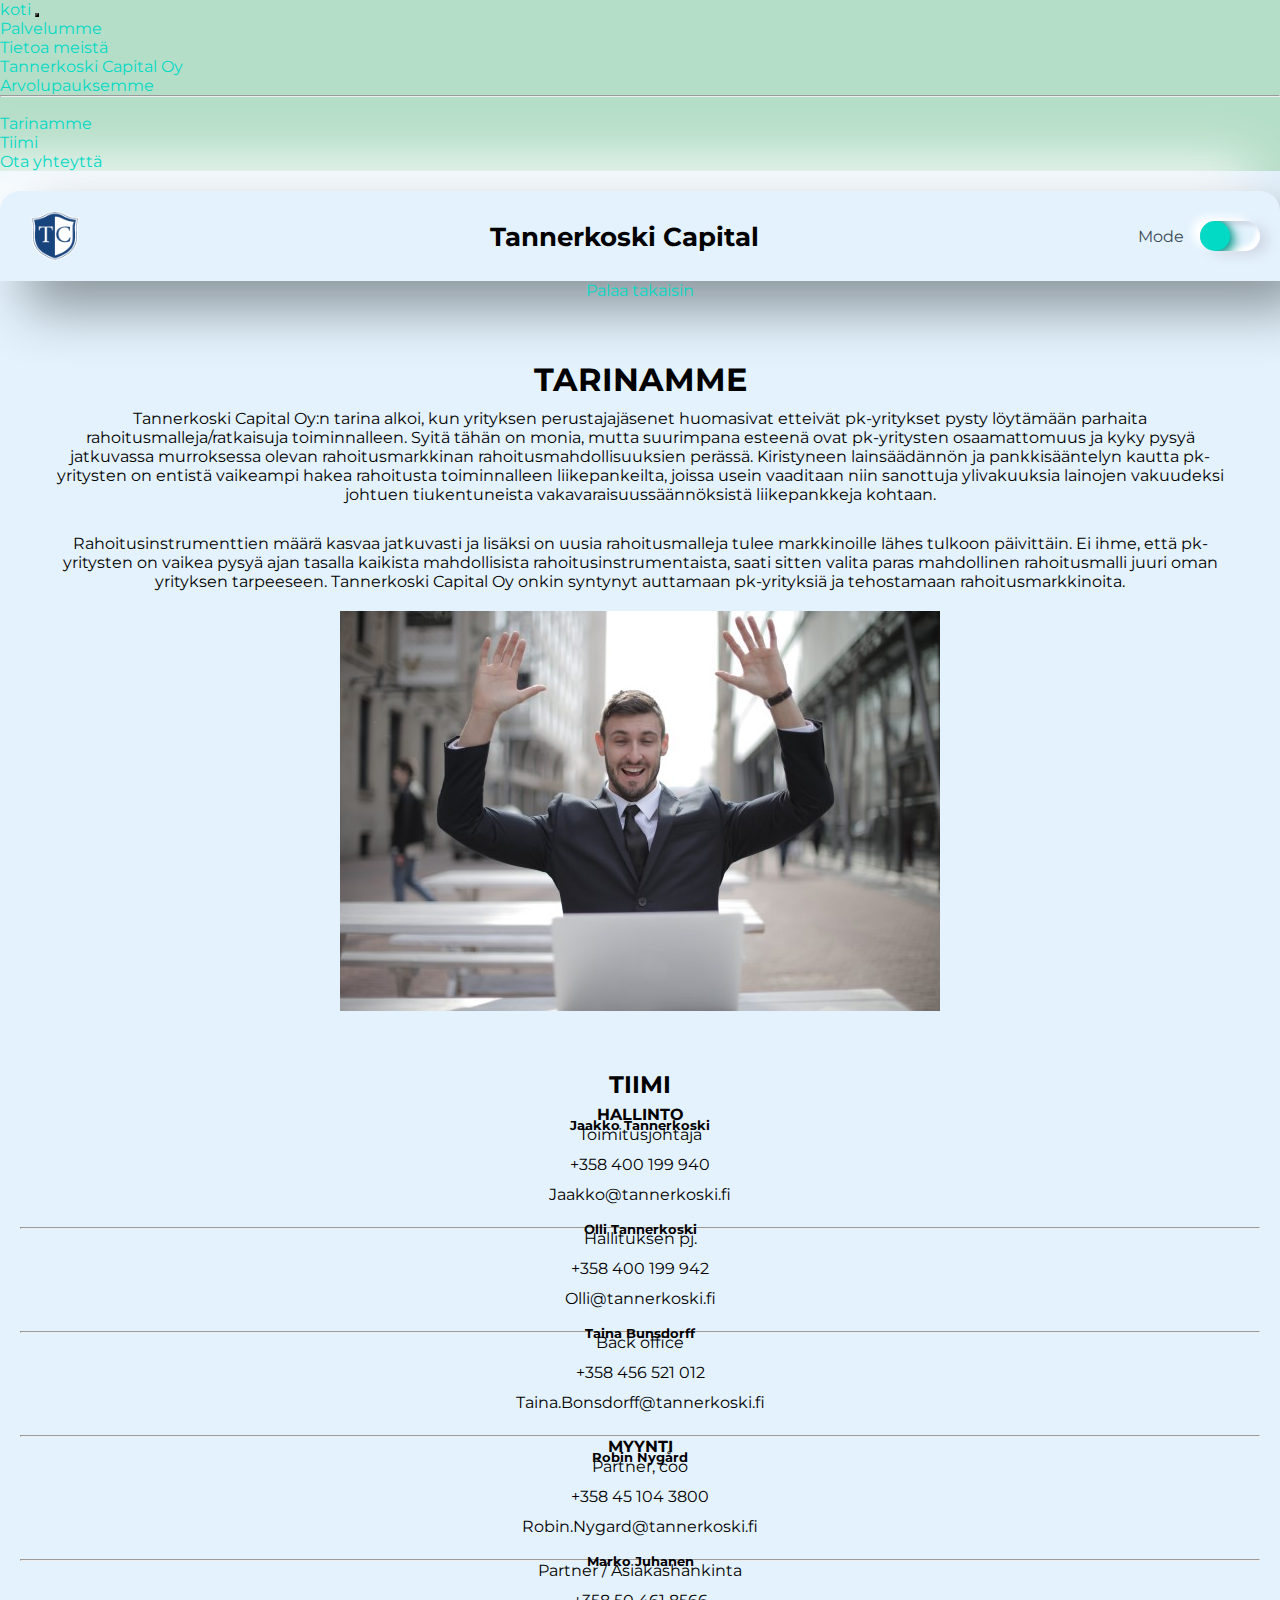
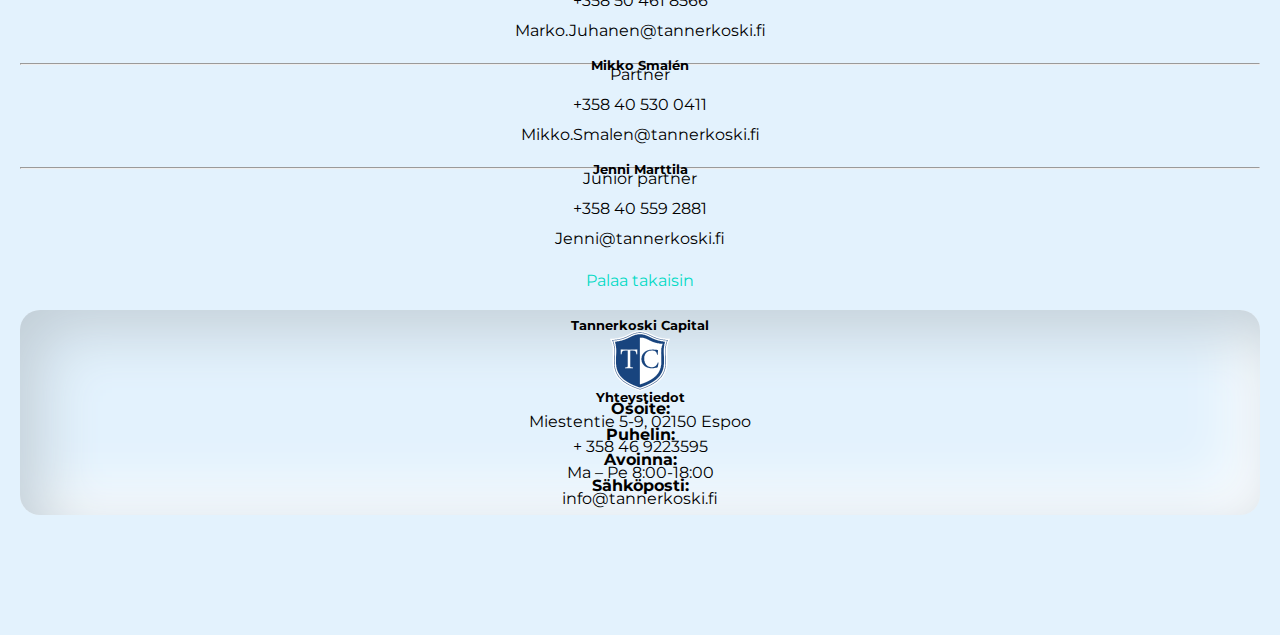
==== commit da552f6e: "loppusuoralla mennään, navbar on ruma" ====
--- a/tarina.html
+++ b/tarina.html
@@ -16,6 +16,43 @@
     <link rel="stylesheet" href="css/tyyli.css">
 </head>
 <body>
+    <!-- Navbar -->
+    <nav class="navbar navbar-expand-lg navbar-light bg-warning sticky-top d-none d-lg-block">
+        <div class="container-fluid">
+          <a class="navbar-brand" href="index.html">koti<i class="fas fa-home"></i></a>
+          <button class="navbar-toggler" type="button" data-bs-toggle="collapse" data-bs-target="#navbarNav" aria-controls="navbarNav" aria-expanded="false" aria-label="Toggle navigation">
+            <span class="navbar-toggler-icon"></span>
+          </button>
+          <div class="collapse navbar-collapse " id="navbarNav">
+            <div class="m-auto">
+            <ul class="navbar-nav">
+             
+              <li class="nav-item">
+                <a class="nav-link" href="index.html#palvelumme">Palvelumme</i></a>
+              </li>
+               
+              <li class="nav-item dropdown">
+                <a class="nav-link dropdown-toggle" href="#" id="navbarDropdown" role="button" data-bs-toggle="dropdown" aria-expanded="false">
+                  Tietoa meistä
+                </a>
+                <ul class="dropdown-menu" aria-labelledby="navbarDropdown">
+                  <li><a class="dropdown-item" href="index.html#tietoa-meistä">Tannerkoski Capital Oy</a></li>
+                  <li><a class="dropdown-item" href="index.html#lupauksemme">Arvolupauksemme</a></li>
+                  <li><hr class="dropdown-divider"></li>
+                  <li><a class="dropdown-item" href="tarina.html">Tarinamme</a></li>
+                  <li><a class="dropdown-item" href="#tiimi">Tiimi</a></li>
+                </ul>
+              </li>
+           
+              <li class="nav-item">
+                <a class="nav-link" href="#yhteystiedot">Ota yhteyttä</a>
+              </li>
+           
+            </div>
+            </ul>
+          </div>
+        </div>
+      </nav>
     <div class="container">
     <header id="header">
                 
@@ -33,62 +70,87 @@
           </label>   
 </header>
 
-<a class="btn btn-warning mt-5" href="/index.html">Palaa takaisin</a>
+<a class="btn btn-warning mt-5 d-lg-none" href="/index.html">Palaa takaisin</a>
     <section>
-    <h1 class="mt-5" >Tarinamme</h1>
+        <div id="tarinamme">
+            <div class="row">
+                <div class="col col-lg-6">
+    <h1  class="my-5 " >Tarinamme</h1>
     <p>Tannerkoski Capital Oy:n tarina alkoi, kun yrityksen perustajajäsenet huomasivat etteivät pk-yritykset pysty löytämään parhaita rahoitusmalleja/ratkaisuja toiminnalleen. Syitä tähän on monia, mutta suurimpana esteenä ovat pk-yritysten osaamattomuus ja kyky pysyä jatkuvassa murroksessa olevan rahoitusmarkkinan rahoitusmahdollisuuksien perässä. Kiristyneen lainsäädännön ja pankkisääntelyn kautta pk-yritysten on entistä vaikeampi hakea rahoitusta toiminnalleen liikepankeilta, joissa usein vaaditaan niin sanottuja ylivakuuksia lainojen vakuudeksi johtuen tiukentuneista vakavaraisuussäännöksistä liikepankkeja kohtaan.</p>
     <p>Rahoitusinstrumenttien määrä kasvaa jatkuvasti ja lisäksi on uusia rahoitusmalleja tulee markkinoille lähes tulkoon päivittäin. Ei ihme, että pk-yritysten on vaikea pysyä ajan tasalla kaikista mahdollisista rahoitusinstrumentaista, saati sitten valita paras mahdollinen rahoitusmalli juuri oman yrityksen tarpeeseen. Tannerkoski Capital Oy onkin syntynyt auttamaan pk-yrityksiä ja tehostamaan rahoitusmarkkinoita.</p>
+</div>
+<div class="col col-lg-6 d-none d-lg-block">
+    <img src="img/success.jpeg" alt="">
+</div>
+</div>
     </section>
    <!--  tiimi -->
     <section>
         <div id="tiimi">
+            <div class="row">
         <h2>Tiimi</h2>
-        <h4>Hallinto</h4>
+        <h4 id="hallinto">Hallinto</h4>
+        <div class="col col-lg-4">
         <h5>Jaakko Tannerkoski</h5>
         <p>Toimitusjohtaja</p>
         <p>+358 400 199 940</p>
         <p>Jaakko@tannerkoski.fi</p>
         <a href="https://www.linkedin.com/in/jaakko-tannerkoski-42b2014b/"><i class="fab fa-linkedin"></i></a>
-        <hr>
+    </div>
+        <hr class="d-lg-none">
+        <div class="col col-lg-4">
         <h5>Olli Tannerkoski</h5>
         <p>Hallituksen pj.</p>
         <p>+358 400 199 942</p>
         <p>Olli@tannerkoski.fi</p>
         <a href="https://www.linkedin.com/in/olli-tannerkoski-3221b74/"><i class="fab fa-linkedin"></i></a>
-        <hr>
+    </div>
+    <hr class="d-lg-none">
+    <div class="col col-lg-4">
         <h5>Taina Bunsdorff</h5>
         <p>Back office</p>
         <p>+358 456 521 012</p>
         <p>Taina.Bonsdorff@tannerkoski.fi</p>
-        <a href="https://www.linkedin.com/in/taina-bonsdorff-tannerkoski-0ba1b279/"><i class="fab fa-linkedin"></i></a><hr class="h2">
-
-        <h4>Myynti</h4>
+        <a href="https://www.linkedin.com/in/taina-bonsdorff-tannerkoski-0ba1b279/"><i class="fab fa-linkedin"></i></a>
+       
+    </div>
+    <hr class="h2">
+        <h4 id="myynti">Myynti</h4>
+        <div class="col col-lg-6">
         <h5>Robin Nygård</h5>
         <p>Partner, coo</p>
         <p>+358 45 104 3800</p>
         <p>Robin.Nygard@tannerkoski.fi</p>
         <a href="https://www.linkedin.com/in/robin-nyg%C3%A5rd-6aa48498/"><i class="fab fa-linkedin"></i></a>
-        <hr>
+    </div>
+    <hr class="d-lg-none">
+    <div class="col col-lg-6">
         <h5>Marko Juhanen</h5>
         <p>Partner / Asiakashankinta</p>
         <p>+358 50 461 8566</p>
         <p>Marko.Juhanen@tannerkoski.fi</p>
         <a href="https://www.linkedin.com/in/marko-juhanen-28336a162/"><i class="fab fa-linkedin"></i></a>
-        <hr>
+        <hr class="d-lg-none">
+    </div>
+        <!-- houm, tässä kohtaa col-12 koska halusin että kaikki menee yhteen riviin kerralla -->
+        <div class="col-12 col-lg-6">
         <h5>Mikko Smalén</h5>
         <p>Partner</p>
         <p>+358 40 530 0411</p>
         <p>Mikko.Smalen@tannerkoski.fi</p>
         <a href="https://www.linkedin.com/in/mikko-smal%C3%A9n-954244115/"><i class="fab fa-linkedin"></i></a>
-        <hr>
+    </div>
+        <hr class="d-lg-none">
+        <div class="col col-lg-6">
         <h5>Jenni Marttila</h5>
         <p>Junior partner</p>
         <p>+358 40 559 2881</p>
         <p>Jenni@tannerkoski.fi</p>
         <a href="https://www.linkedin.com/in/jenni-marttila-279b62138/"><i class="fab fa-linkedin"></i></a><br>
-        <hr class="h2" > 
     </div>
-        <a class="btn btn-warning" href="/index.html">Palaa takaisin</a>
+    </div>
+</div>
+        <a class="btn btn-warning d-lg-none" href="/index.html">Palaa takaisin</a>
     </section>
    
     <footer>
--- a/css/tyyli.css
+++ b/css/tyyli.css
@@ -435,8 +435,38 @@
   opacity: 1;
 }
 
-section .tiimi {
+section #tarinamme {
+  margin: 20px;
+}
+
+section #tarinamme h1 {
+  text-transform: uppercase;
+  font-weight: 700;
+}
+
+section #tiimi {
   line-height: 0;
+}
+
+section #tiimi #hallinto {
+  margin-top: 10px;
+  margin-bottom: 10px;
+}
+
+section #tiimi #myynti {
+  margin-top: 10px;
+  margin-bottom: 10px;
+}
+
+section #tiimi h2,
+section #tiimi h4 {
+  text-transform: uppercase;
+  font-weight: 700;
+}
+
+section #tiimi i {
+  font-size: 3rem;
+  margin-bottom: 10px;
 }
 
 footer {
@@ -627,6 +657,9 @@
     width: 100%;
     margin-top: 20%;
   }
+  #tietoa-meistä {
+    margin-top: 40px;
+  }
   #tietoa-meistä img {
     margin-top: 50px;
     width: 70%;
@@ -641,5 +674,19 @@
   #yhteystiedot h3 {
     margin: 30px;
   }
+  #tarinamme {
+    margin: 80px;
+  }
+  #tiimi {
+    line-height: 0;
+  }
+  #tiimi #hallinto {
+    margin-top: 30px;
+    margin-bottom: 30px;
+  }
+  #tiimi #myynti {
+    margin-top: 30px;
+    margin-bottom: 30px;
+  }
 }
 /*# sourceMappingURL=tyyli.css.map */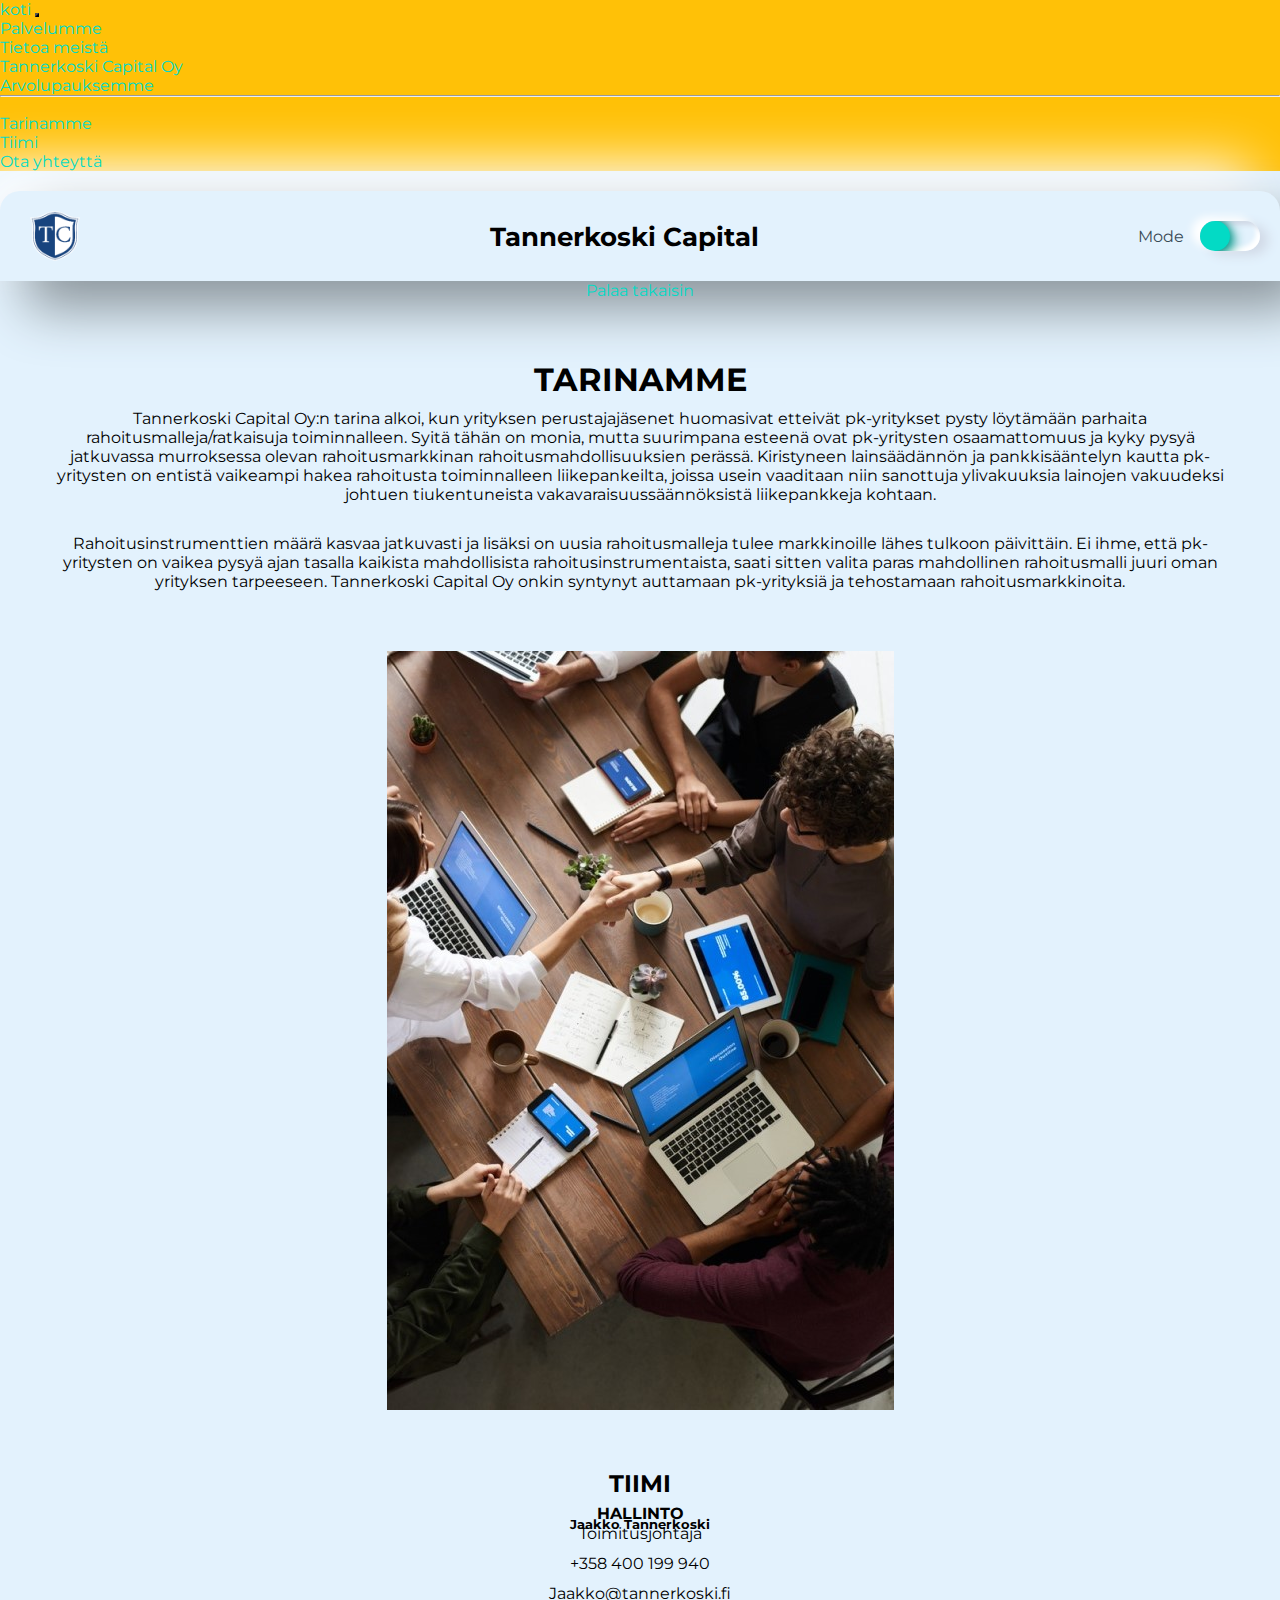
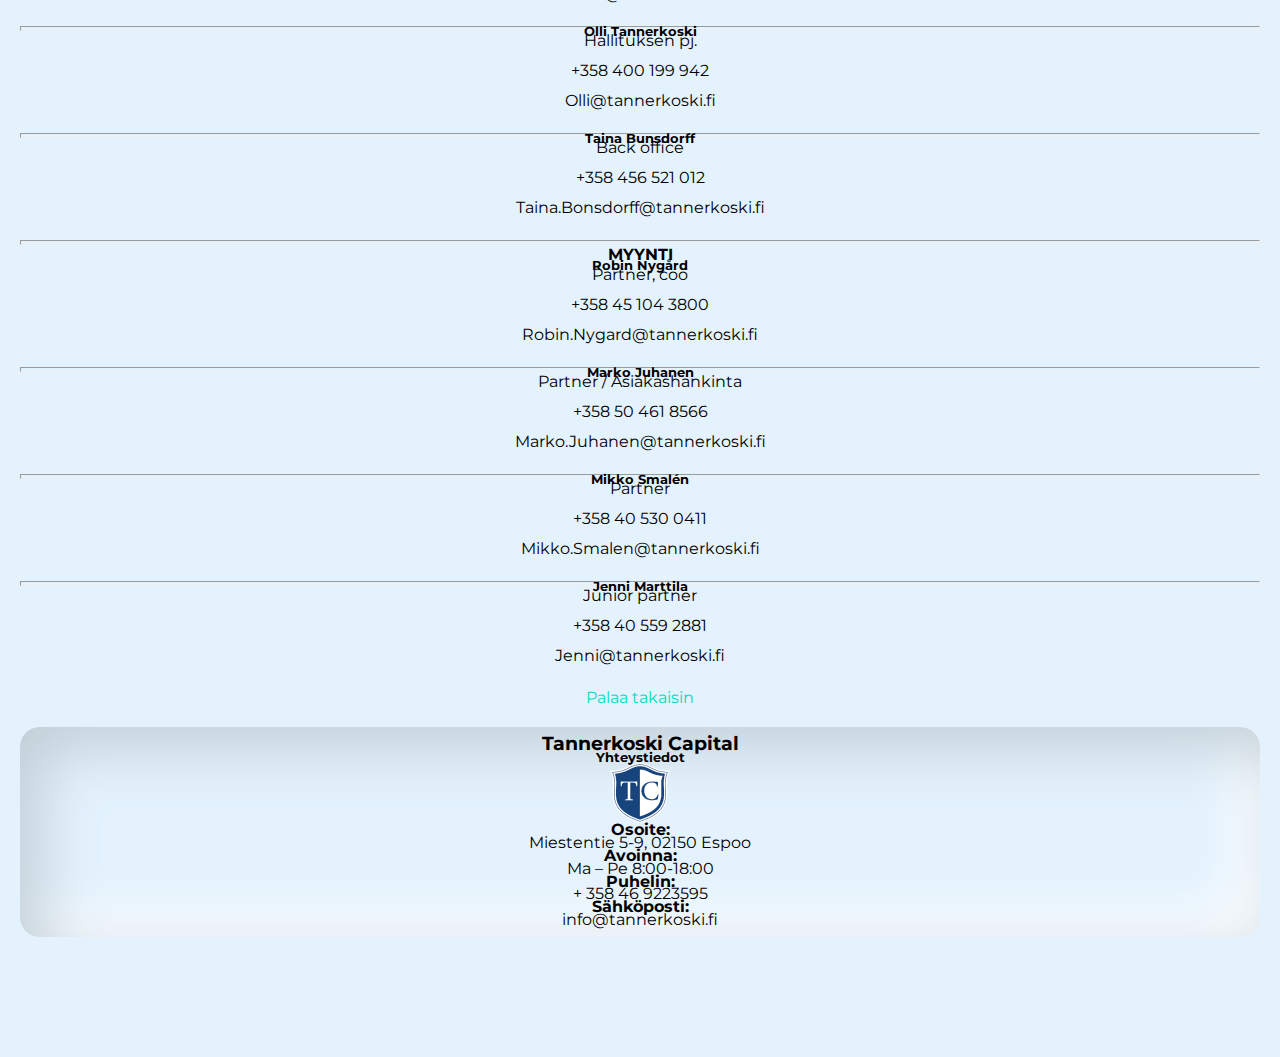
==== commit f79c879b: "alkais oleen valmis, vähän siivousta pitäis tehdä jos ois todellinen" ====
--- a/tarina.html
+++ b/tarina.html
@@ -45,7 +45,7 @@
               </li>
            
               <li class="nav-item">
-                <a class="nav-link" href="#yhteystiedot">Ota yhteyttä</a>
+                <a class="nav-link" href="index.html#yhteystiedot">Ota yhteyttä</a>
               </li>
            
             </div>
@@ -75,12 +75,12 @@
         <div id="tarinamme">
             <div class="row">
                 <div class="col col-lg-6">
-    <h1  class="my-5 " >Tarinamme</h1>
+    <h1  class="my-5 justify-content-center " >Tarinamme</h1>
     <p>Tannerkoski Capital Oy:n tarina alkoi, kun yrityksen perustajajäsenet huomasivat etteivät pk-yritykset pysty löytämään parhaita rahoitusmalleja/ratkaisuja toiminnalleen. Syitä tähän on monia, mutta suurimpana esteenä ovat pk-yritysten osaamattomuus ja kyky pysyä jatkuvassa murroksessa olevan rahoitusmarkkinan rahoitusmahdollisuuksien perässä. Kiristyneen lainsäädännön ja pankkisääntelyn kautta pk-yritysten on entistä vaikeampi hakea rahoitusta toiminnalleen liikepankeilta, joissa usein vaaditaan niin sanottuja ylivakuuksia lainojen vakuudeksi johtuen tiukentuneista vakavaraisuussäännöksistä liikepankkeja kohtaan.</p>
     <p>Rahoitusinstrumenttien määrä kasvaa jatkuvasti ja lisäksi on uusia rahoitusmalleja tulee markkinoille lähes tulkoon päivittäin. Ei ihme, että pk-yritysten on vaikea pysyä ajan tasalla kaikista mahdollisista rahoitusinstrumentaista, saati sitten valita paras mahdollinen rahoitusmalli juuri oman yrityksen tarpeeseen. Tannerkoski Capital Oy onkin syntynyt auttamaan pk-yrityksiä ja tehostamaan rahoitusmarkkinoita.</p>
 </div>
 <div class="col col-lg-6 d-none d-lg-block">
-    <img src="img/success.jpeg" alt="">
+    <img src="img/meeting.jpg" alt="">
 </div>
 </div>
     </section>
@@ -154,19 +154,30 @@
     </section>
    
     <footer>
-        <h5>Tannerkoski Capital</h5>
-        <img src="img/tc_logo60.png" alt="logo"><br>
-        <a href="https://www.linkedin.com/company/tannerkoski-capital/about/"><i class="fab fa-linkedin"></i></a>
-        <h5>Yhteystiedot</h5>
-        <p><strong>Osoite:</strong></p>
-        <p>Miestentie 5-9, 02150 Espoo</p>
-        <p><strong>Puhelin:</strong></p>
-        <p>+ 358 46 9223595</p>
-        <p><strong>Avoinna:</strong></p>
-        <p>Ma – Pe 8:00-18:00</p>
-        <p><strong>Sähköposti:</strong></p>
-        <p>info@tannerkoski.fi</p>
-    </footer>
+      <h3 class="mb-3">Tannerkoski Capital</h3>
+      <div class="row">
+          <h5>Yhteystiedot</h5>
+      <div class="col-md-12 col-lg-4">
+      <img src="img/tc_logo60.png" alt="logo"><br>
+      <a href="https://www.linkedin.com/company/tannerkoski-capital/about/"><i class="fab fa-linkedin"></i></a>
+  </div>
+
+  <div class="col-md-12 col-lg-4 mt-3">
+      
+      <p><strong>Osoite:</strong></p>
+      <p>Miestentie 5-9, 02150 Espoo</p>
+      <p><strong>Avoinna:</strong></p>
+      <p>Ma – Pe 8:00-18:00</p>
+  </div>
+      <div class="col-md-12 col-lg-4">
+      <p><strong>Puhelin:</strong></p>
+      <p>+ 358 46 9223595</p>
+      
+      <p><strong>Sähköposti:</strong></p>
+      <p>info@tannerkoski.fi</p>
+  </div>
+  </div>
+  </footer>
 </div>
     <script src="https://cdn.jsdelivr.net/npm/bootstrap@5.0.0-beta2/dist/js/bootstrap.bundle.min.js" integrity="sha384-b5kHyXgcpbZJO/tY9Ul7kGkf1S0CWuKcCD38l8YkeH8z8QjE0GmW1gYU5S9FOnJ0" crossorigin="anonymous"></script>
     <script src="javascripts/darkmodetwo.js"></script>
--- a/css/tyyli.css
+++ b/css/tyyli.css
@@ -21,7 +21,7 @@
 }
 
 .navbar .container-fluid {
-  background: rgba(76, 175, 80, 0.3);
+  background: #ffc107;
 }
 
 .navbar img {
@@ -30,6 +30,14 @@
 
 .navbar button {
   background: #bb86fc;
+}
+
+.navbar .dropdown-menu {
+  background: #ffc107;
+}
+
+.navbar .dropdown-menu li a:hover {
+  background-color: #eed37b;
 }
 
 .container {
@@ -155,8 +163,8 @@
 .grid .pallo {
   position: absolute;
   display: block;
-  width: 100px;
-  height: 100px;
+  width: 120px;
+  height: 120px;
   border-radius: 50%;
 }
 
@@ -168,6 +176,8 @@
 }
 
 .grid .nro2 {
+  width: 150px;
+  height: 150px;
   top: 15%;
   left: 70%;
   margin-left: -100px;
@@ -264,9 +274,9 @@
 
 /* tervetuloa animaatiot */
 .ml12 {
-  margin-top: 100px;
-  font-weight: 700;
-  font-size: clamp(1.8em, 3.5vw, 3em);
+  margin-top: 50px;
+  font-weight: 700;
+  font-size: clamp(1.5em, 3.5vw, 2.5em);
   text-transform: uppercase;
   letter-spacing: 0.2em;
   color: #03dac5;
@@ -274,7 +284,23 @@
 
 .ml13 {
   font-weight: 700;
-  font-size: clamp(1.2em, 2.5vw, 2.5em);
+  font-size: clamp(1.2em, 3vw, 2.1em);
+  text-transform: uppercase;
+  letter-spacing: 0.2em;
+  color: #03dac5;
+}
+
+.ml14 {
+  font-weight: 700;
+  font-size: clamp(1.5em, 3vw, 2.5em);
+  text-transform: uppercase;
+  letter-spacing: 0.2em;
+  color: #03dac5;
+}
+
+.ml15 {
+  font-weight: 700;
+  font-size: clamp(1.5em, 3vw, 2.5em);
   text-transform: uppercase;
   letter-spacing: 0.2em;
   color: #03dac5;
@@ -469,6 +495,10 @@
   margin-bottom: 10px;
 }
 
+section #tiimi hr {
+  height: 5px;
+}
+
 footer {
   margin: 20px;
   line-height: 0.8;
@@ -480,6 +510,7 @@
   padding: 10px;
 }
 
+footer h3,
 footer h5 {
   font-weight: 700;
 }
@@ -577,6 +608,10 @@
   .grid .pallo {
     height: 150px;
     width: 150px;
+  }
+  .grid .nro2 {
+    height: 200px;
+    width: 200px;
   }
   .card {
     position: relative;
@@ -660,6 +695,14 @@
   #tietoa-meistä {
     margin-top: 40px;
   }
+  #tietoa-meistä::before {
+    content: "";
+    display: block;
+    height: 30px;
+    /* fixed header height*/
+    margin: -30px 0 0;
+    /* negative fixed header height */
+  }
   #tietoa-meistä img {
     margin-top: 50px;
     width: 70%;
@@ -668,6 +711,22 @@
     margin-left: 200px;
     margin-right: 200px;
   }
+  #lupauksemme::before {
+    content: "";
+    display: block;
+    height: 30px;
+    /* fixed header height*/
+    margin: -30px 0 0;
+    /* negative fixed header height */
+  }
+  #yhteystiedot::before {
+    content: "";
+    display: block;
+    height: 20px;
+    /* fixed header height*/
+    margin: -20px 0 0;
+    /* negative fixed header height */
+  }
   #yhteystiedot img {
     margin-top: 50px;
   }
@@ -677,8 +736,22 @@
   #tarinamme {
     margin: 80px;
   }
+  #tarinamme img {
+    width: auto;
+    height: 80%;
+    margin: auto;
+    padding-top: 40px;
+  }
   #tiimi {
     line-height: 0;
+  }
+  #tiimi::before {
+    content: "";
+    display: block;
+    height: 30px;
+    /* fixed header height*/
+    margin: -30px 0 0;
+    /* negative fixed header height */
   }
   #tiimi #hallinto {
     margin-top: 30px;
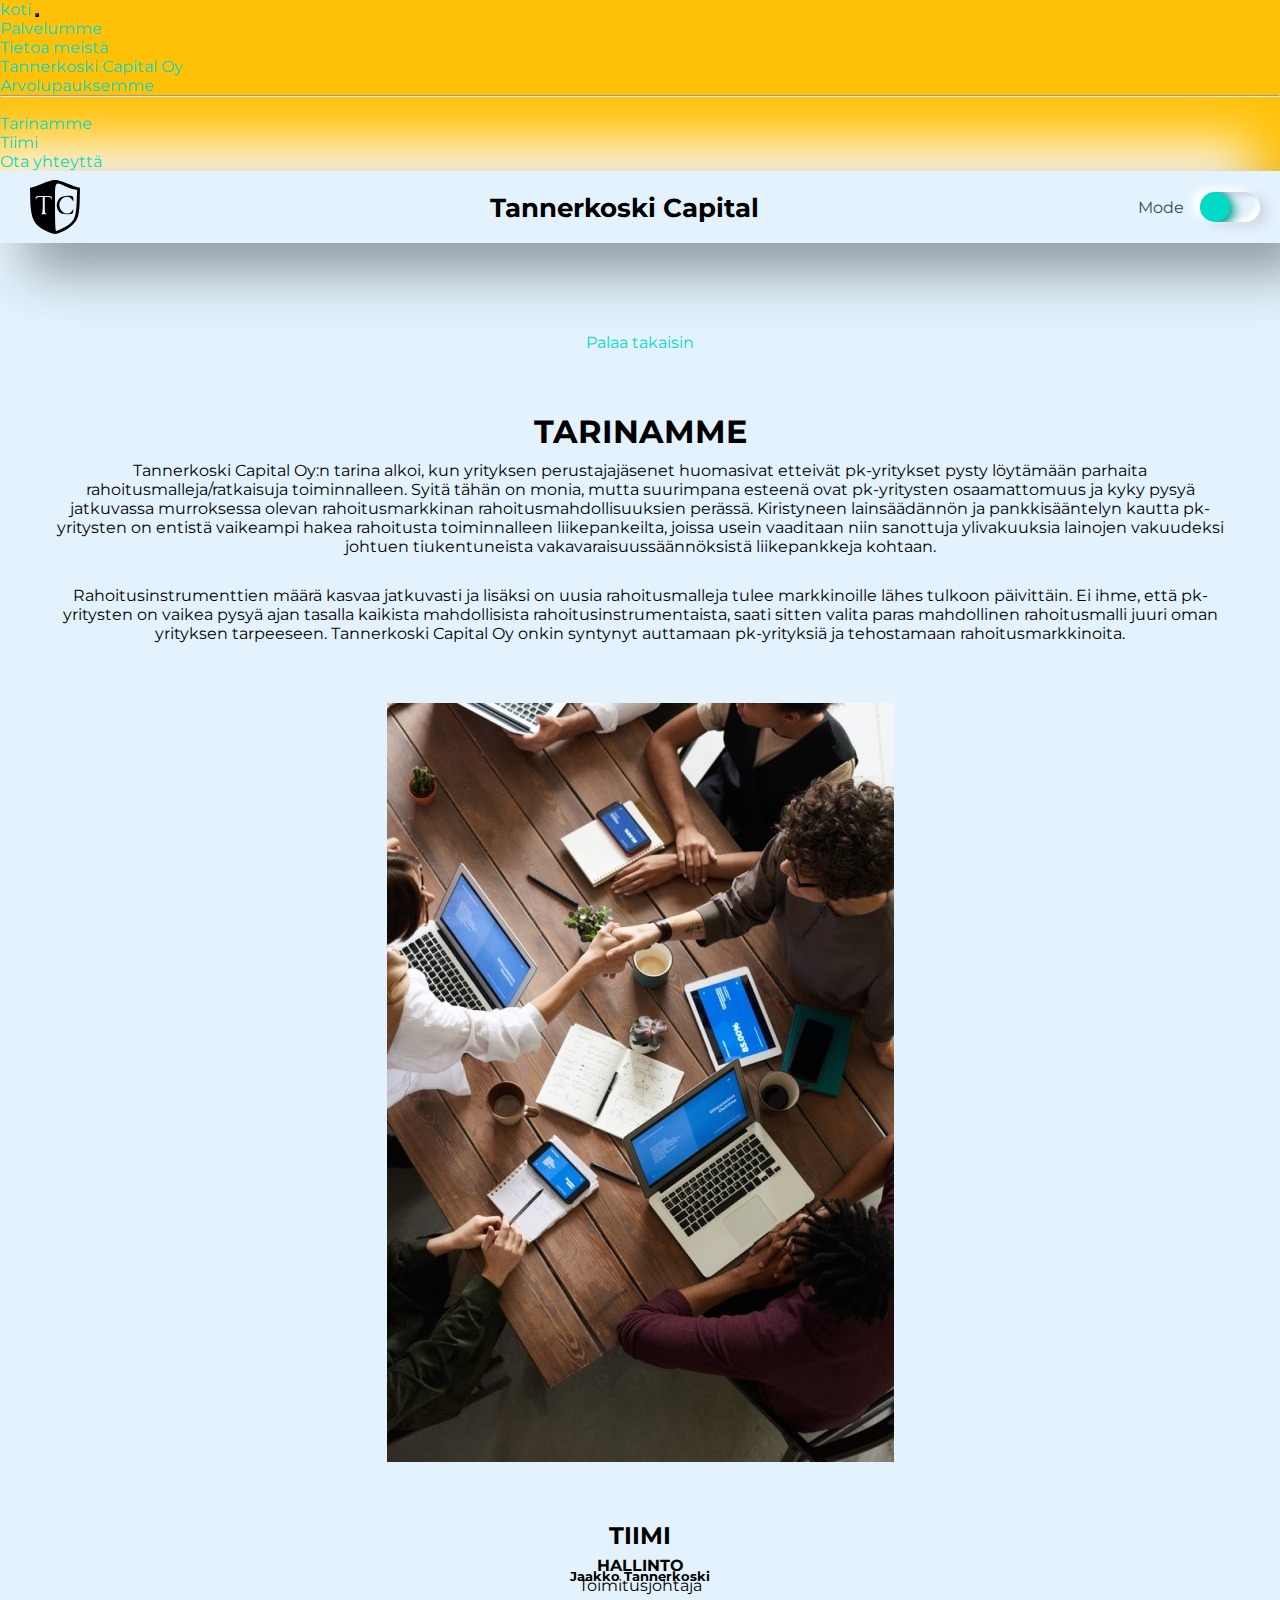
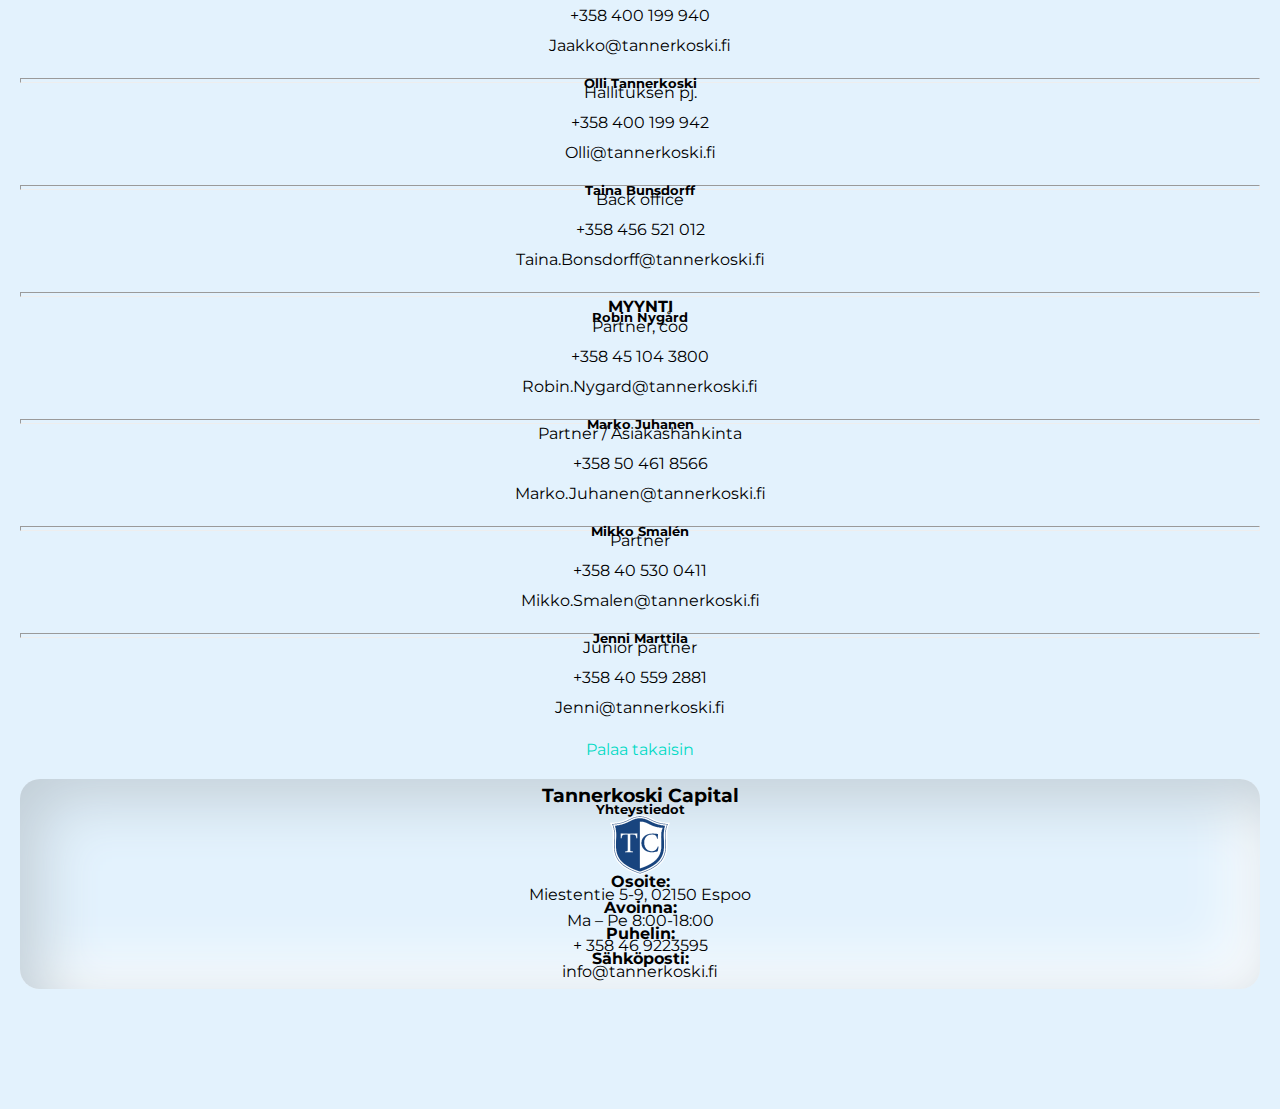
==== commit 6d8cdd88: "uus valmis" ====
--- a/tarina.html
+++ b/tarina.html
@@ -56,7 +56,8 @@
     <div class="container">
     <header id="header">
                 
-        <img src="img/tc_logo60.png" alt="logo">
+      <img class="image1" src="img/TCsvg.svg" alt="image">
+      <img class="image2 piilota" src="img/TCsvgdark.svg" alt="image">   
         <h5>Tannerkoski Capital</h5>
    
         <label class="label">
--- a/css/tyyli.css
+++ b/css/tyyli.css
@@ -51,11 +51,29 @@
 
 .landing {
   height: 100vh;
-}
-
+  position: relative;
+  background: url(/img/luotettu2.jpg);
+  background-repeat: no-repeat;
+  background-position: center;
+  background-size: cover;
+}
+
+/* .landing::after {
+	content: "";
+	background: url(/img/luotettu2.jpg);
+	background-repeat: no-repeat;
+	background-position: center;
+	background-size: 60%;
+	opacity: 0.3;
+	top: 0;
+	left: 0;
+	bottom: 0;
+	right: 0;
+	position: absolute;
+	z-index: 1;
+} */
 header {
-  margin-top: 20px;
-  height: 10vh;
+  height: 8vh;
   display: -webkit-box;
   display: -ms-flexbox;
   display: flex;
@@ -69,9 +87,9 @@
   -webkit-box-align: center;
       -ms-flex-align: center;
           align-items: center;
+  margin-bottom: 10vh;
   background-position: center;
   background-repeat: no-repeat;
-  border-radius: 20px 20px 0 0;
   background: #e3f2fd;
   -webkit-box-shadow: 27px 27px 54px #8a949a, -27px -27px 54px #ffffff;
           box-shadow: 27px 27px 54px #8a949a, -27px -27px 54px #ffffff;
@@ -148,173 +166,38 @@
           transform: translate3d(25%, 0, 0);
 }
 
-/* Visa kortti */
-.kortti {
-  height: 40vh;
-}
-
-.grid {
-  position: relative;
-  height: 40vh;
-  width: auto;
-  background: #e3f2fd;
-}
-
-.grid .pallo {
+/* animaatiot  ja alku tekstit*/
+.container2 {
+  height: 80hv;
+}
+
+.selitys {
   position: absolute;
-  display: block;
-  width: 120px;
-  height: 120px;
-  border-radius: 50%;
-}
-
-.grid .nro1 {
-  left: 40%;
-  margin-left: -75px;
-  top: 65%;
-  background: radial-gradient(circle at 65% 15%, white 1px, aqua 3%, darkblue 60%, aqua 100%);
-}
-
-.grid .nro2 {
-  width: 150px;
-  height: 150px;
-  top: 15%;
-  left: 70%;
-  margin-left: -100px;
-  background: radial-gradient(circle at 65% 15%, white 1px, aqua 3%, darkblue 60%, aqua 100%);
-}
-
-.card-group {
+  bottom: 25vh;
+  left: 0;
+  right: 0;
+  color: #e3f2fd;
+}
+
+.selitys h2 {
+  font-weight: 700;
+  font-size: clamp(1.7rem, 5vw, 4rem);
+}
+
+.selitys h4 {
+  font-weight: 700;
+  font-size: clamp(1.2rem, 5vw, 3rem);
+}
+
+.nappi {
+  margin-top: 12vh;
+}
+
+.scene,
+canvas {
   position: absolute;
-  top: 45%;
-  margin-top: -40px;
-  left: 50%;
-  margin-left: -165px;
-  -webkit-transform: translate(-50%, -50%);
-          transform: translate(-50%, -50%);
-  -webkit-transform: rotate(15deg);
-          transform: rotate(15deg);
-}
-
-.card {
-  position: relative;
-  height: 189px;
-  width: 315px;
-  border-radius: 25px;
-  background: rgba(255, 255, 255, 0.2);
-  -webkit-backdrop-filter: blur(30px);
-          backdrop-filter: blur(30px);
-  /* This will produce the blur */
-  border: 2px solid rgba(255, 255, 255, 0.1);
-  -webkit-box-shadow: 0 0 80px rgba(0, 0, 0, 0.2);
-          box-shadow: 0 0 80px rgba(0, 0, 0, 0.2);
-  overflow: hidden;
-}
-
-.logo img,
-.chip img,
-.number,
-.name,
-.from,
-.to,
-.ring {
-  position: absolute;
-  /* All items inside card should have absolute position */
-}
-
-.logo img {
-  top: 35px;
-  right: 40px;
-  width: 80px;
-  height: auto;
-  opacity: 0.8;
-}
-
-.chip img {
-  top: 84px;
-  left: 28px;
-  width: 35px;
-  height: auto;
-  opacity: 0.8;
-}
-
-.number,
-.name,
-.from,
-.to {
-  color: rgba(0, 0, 0, 0.8);
-  font-weight: 400;
-  letter-spacing: 2px;
-  text-shadow: 0 0 2px rgba(0, 0, 0, 0.6);
-}
-
-.number {
-  left: 28px;
-  bottom: 46px;
-  font-family: "Nunito", sans-serif;
-}
-
-.name {
-  font-size: 0.7rem;
-  left: 28px;
-  bottom: 25px;
-}
-
-.from {
-  font-size: 0.5rem;
-  bottom: 25px;
-  right: 77px;
-}
-
-.to {
-  font-size: 0.5rem;
-  bottom: 25px;
-  right: 28px;
-}
-
-/* tervetuloa animaatiot */
-.ml12 {
-  margin-top: 50px;
-  font-weight: 700;
-  font-size: clamp(1.5em, 3.5vw, 2.5em);
-  text-transform: uppercase;
-  letter-spacing: 0.2em;
-  color: #03dac5;
-}
-
-.ml13 {
-  font-weight: 700;
-  font-size: clamp(1.2em, 3vw, 2.1em);
-  text-transform: uppercase;
-  letter-spacing: 0.2em;
-  color: #03dac5;
-}
-
-.ml14 {
-  font-weight: 700;
-  font-size: clamp(1.5em, 3vw, 2.5em);
-  text-transform: uppercase;
-  letter-spacing: 0.2em;
-  color: #03dac5;
-}
-
-.ml15 {
-  font-weight: 700;
-  font-size: clamp(1.5em, 3vw, 2.5em);
-  text-transform: uppercase;
-  letter-spacing: 0.2em;
-  color: #03dac5;
-}
-
-.ml12 .letter {
-  display: inline-block;
-  line-height: 1em;
-}
-
-.nappi {
-  font-size: clamp(1.2em, 2.5vw, 2em);
-  font-weight: 700;
-  color: rgba(0, 0, 0, 0.6);
+  width: 100%;
+  height: 100%;
 }
 
 /* buttonit */
@@ -534,10 +417,13 @@
 
 #header.tumma {
   background: #2f2828;
-  border-radius: 20px 20px 0 0;
   background: #2f2828;
   -webkit-box-shadow: 27px 27px 54px #262020, -27px -27px 54px #383030;
           box-shadow: 27px 27px 54px #262020, -27px -27px 54px #383030;
+}
+
+#otsikko-kehys.tumma {
+  color: #ffc107;
 }
 
 #palvelumme.tumma {
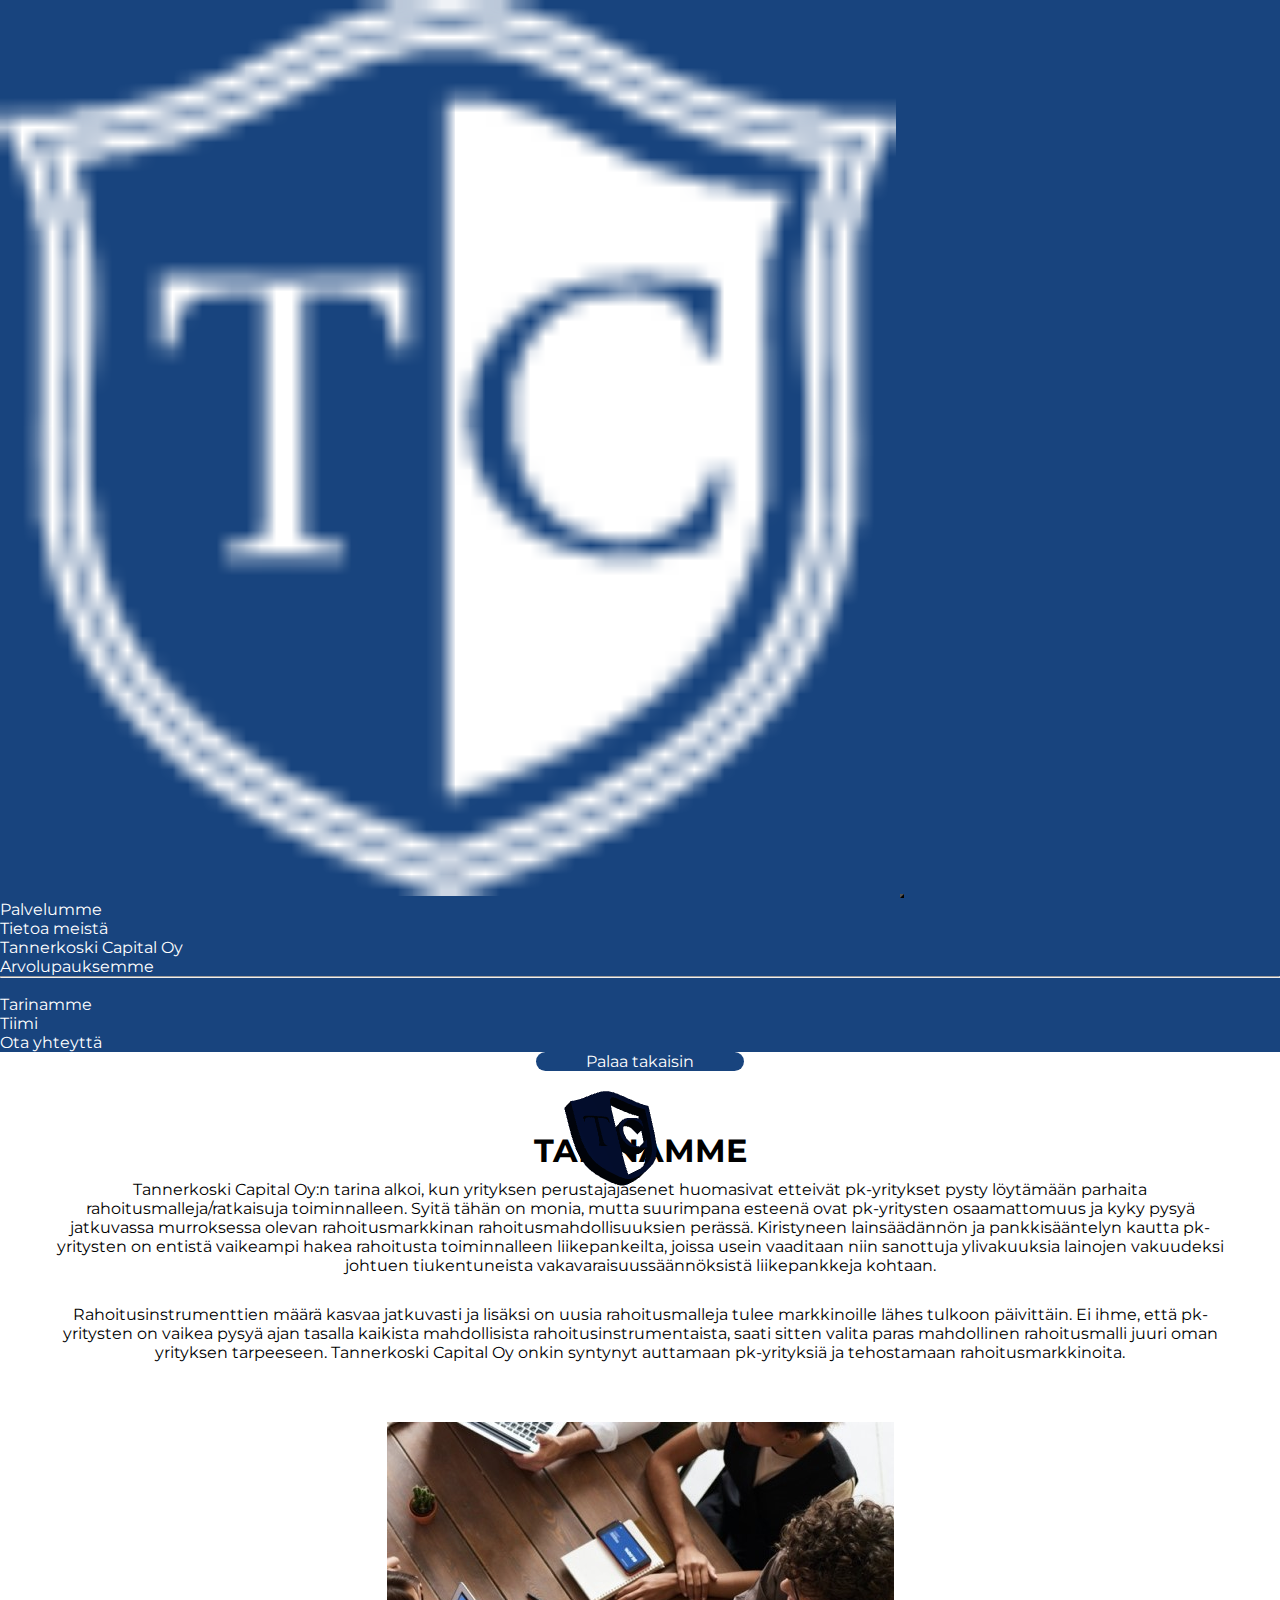
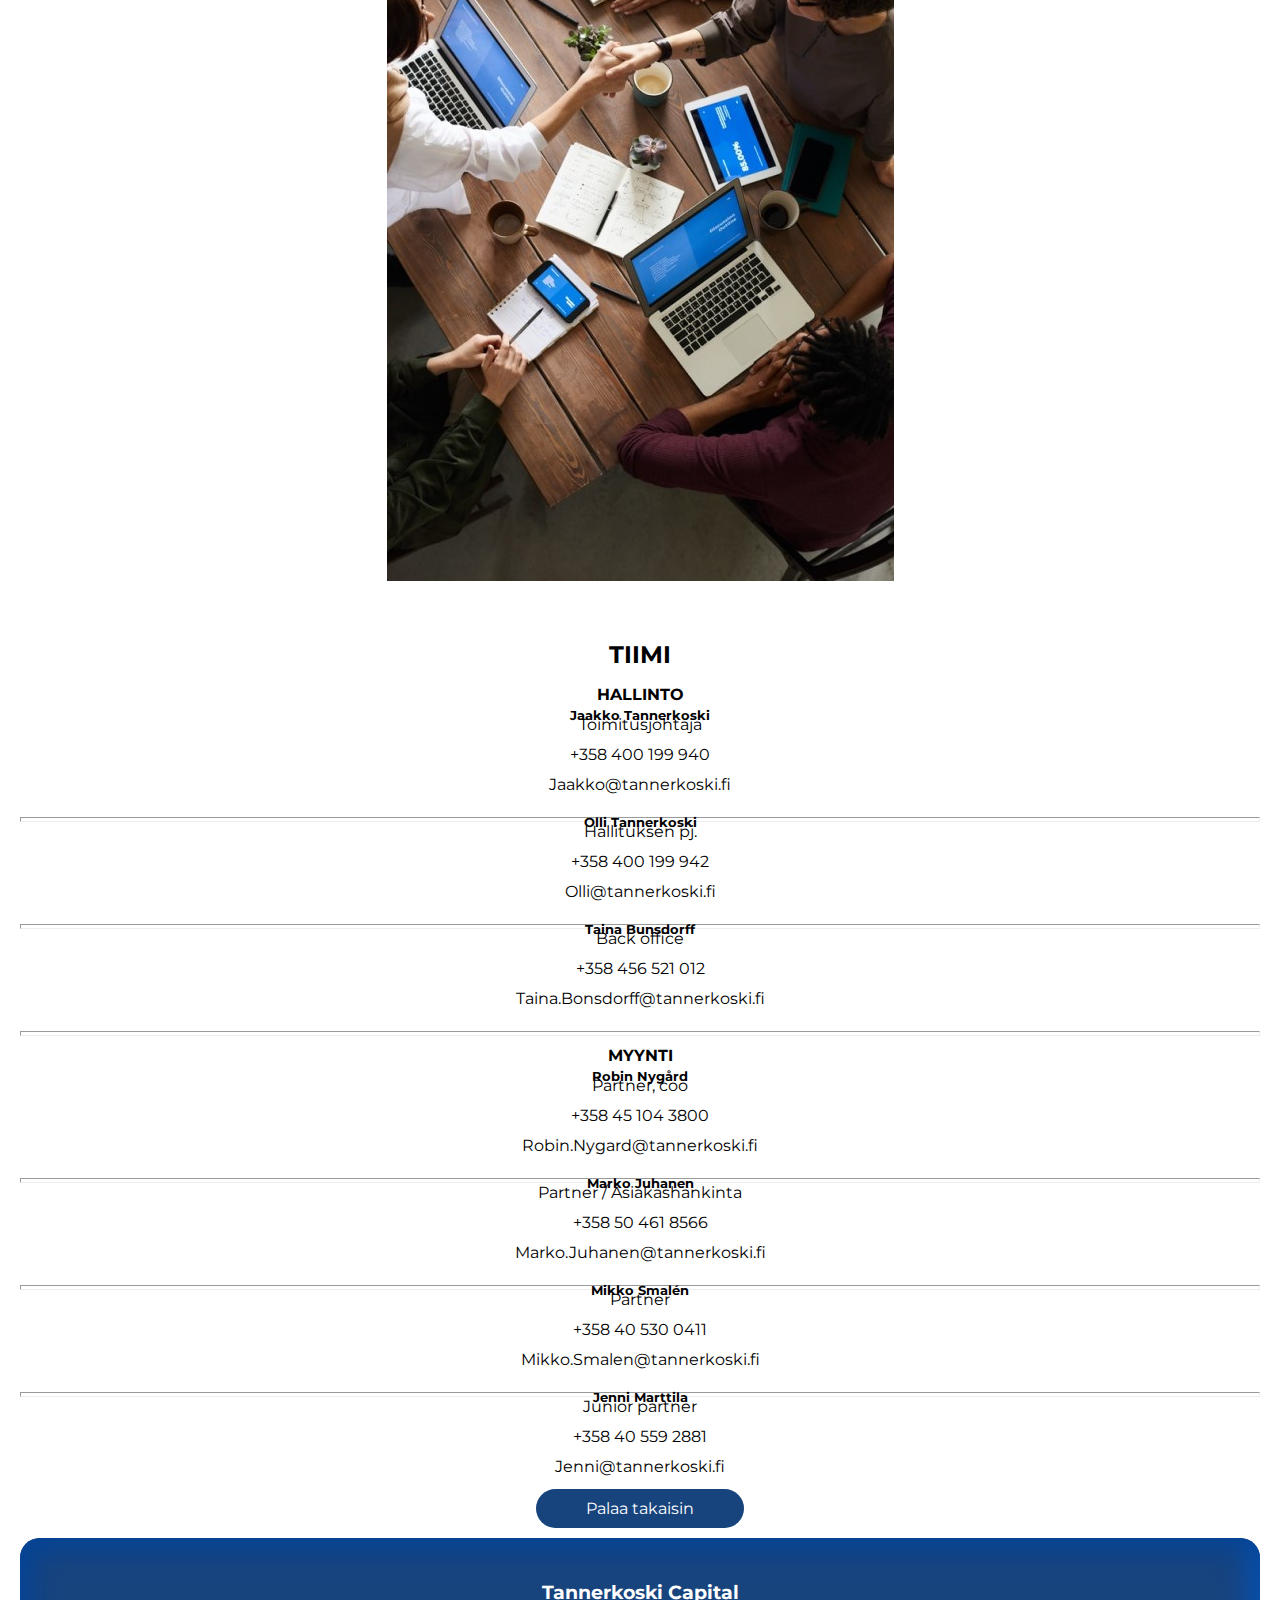
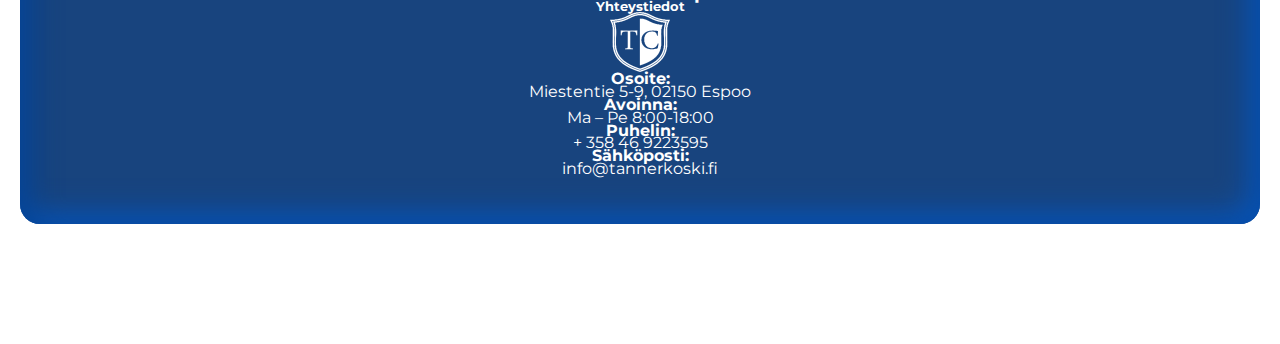
==== commit a78b280e: "uuden työstäminen jatkuu, kaikki ok" ====
--- a/tarina.html
+++ b/tarina.html
@@ -17,9 +17,9 @@
 </head>
 <body>
     <!-- Navbar -->
-    <nav class="navbar navbar-expand-lg navbar-light bg-warning sticky-top d-none d-lg-block">
+    <nav class="navbar navbar-expand-lg  bg-warning sticky-top d-none d-lg-block">
         <div class="container-fluid">
-          <a class="navbar-brand" href="index.html">koti<i class="fas fa-home"></i></a>
+          <a class="navbar-brand" href="index.html"><img src="/img/tc_logo60.png" alt="tannerkoski capital logo"></a>
           <button class="navbar-toggler" type="button" data-bs-toggle="collapse" data-bs-target="#navbarNav" aria-controls="navbarNav" aria-expanded="false" aria-label="Toggle navigation">
             <span class="navbar-toggler-icon"></span>
           </button>
@@ -54,7 +54,7 @@
         </div>
       </nav>
     <div class="container">
-    <header id="header">
+    <!-- <header id="header">
                 
       <img class="image1" src="img/TCsvg.svg" alt="image">
       <img class="image2 piilota" src="img/TCsvgdark.svg" alt="image">   
@@ -69,9 +69,9 @@
             </div>
             
           </label>   
-</header>
-
-<a class="btn btn-warning mt-5 d-lg-none" href="/index.html">Palaa takaisin</a>
+</header> -->
+<div class="scene"></div>
+<a class="btn mt-5 d-lg-none" href="/index.html">Palaa takaisin</a>
     <section>
         <div id="tarinamme">
             <div class="row">
@@ -151,7 +151,7 @@
     </div>
     </div>
 </div>
-        <a class="btn btn-warning d-lg-none" href="/index.html">Palaa takaisin</a>
+        <a class="btn d-lg-none" href="/index.html">Palaa takaisin</a>
     </section>
    
     <footer>
@@ -181,6 +181,8 @@
   </footer>
 </div>
     <script src="https://cdn.jsdelivr.net/npm/bootstrap@5.0.0-beta2/dist/js/bootstrap.bundle.min.js" integrity="sha384-b5kHyXgcpbZJO/tY9Ul7kGkf1S0CWuKcCD38l8YkeH8z8QjE0GmW1gYU5S9FOnJ0" crossorigin="anonymous"></script>
-    <script src="javascripts/darkmodetwo.js"></script>
+    <script src="./javascripts/three.min.js"></script>
+    <script src="./javascripts/GLTFLoader.js"></script>
+    <script src="javascripts/main.js"></script>
 </body>
 </html>--- a/css/tyyli.css
+++ b/css/tyyli.css
@@ -7,7 +7,7 @@
 }
 
 body {
-  background: #e3f2fd;
+  background: #ffffff;
   color: black;
   font-family: 'Montserrat', sans-serif;
   -webkit-transition: 0.3s;
@@ -21,7 +21,7 @@
 }
 
 .navbar .container-fluid {
-  background: #ffc107;
+  background: #18447e;
 }
 
 .navbar img {
@@ -32,12 +32,9 @@
   background: #bb86fc;
 }
 
-.navbar .dropdown-menu {
-  background: #ffc107;
-}
-
-.navbar .dropdown-menu li a:hover {
-  background-color: #eed37b;
+.navbar .dropdown-menu a:hover {
+  background-color: #18447e;
+  color: white;
 }
 
 .container {
@@ -46,16 +43,26 @@
 
 a {
   text-decoration: none;
-  color: #03dac5;
+  color: white;
 }
 
 .landing {
+  /* height: 100vh;
+	position: relative;
+	background: url(/img/luotettu2.jpg);
+	background-repeat: no-repeat;
+	background-position: center;
+	background-size: cover; */
+}
+
+.landing video {
+  -o-object-fit: cover;
+     object-fit: cover;
+  width: 100vw;
   height: 100vh;
   position: relative;
-  background: url(/img/luotettu2.jpg);
-  background-repeat: no-repeat;
-  background-position: center;
-  background-size: cover;
+  top: 0;
+  left: 0;
 }
 
 /* .landing::after {
@@ -173,24 +180,20 @@
 
 .selitys {
   position: absolute;
-  bottom: 25vh;
+  bottom: 40vh;
   left: 0;
   right: 0;
-  color: #e3f2fd;
-}
-
-.selitys h2 {
+  color: white;
+}
+
+.selitys h1 {
   font-weight: 700;
-  font-size: clamp(1.7rem, 5vw, 4rem);
-}
-
-.selitys h4 {
+  font-size: clamp(1.9rem, 5vw, 4rem);
+}
+
+.selitys h1 h4 {
   font-weight: 700;
-  font-size: clamp(1.2rem, 5vw, 3rem);
-}
-
-.nappi {
-  margin-top: 12vh;
+  font-size: clamp(1.4rem, 4vw, 3rem);
 }
 
 .scene,
@@ -203,6 +206,12 @@
 /* buttonit */
 .btn {
   border-radius: 500px;
+  background: #18447e;
+  color: white;
+}
+
+.perus {
+  padding: 5px 40px;
 }
 
 .btn-group {
@@ -217,18 +226,22 @@
   width: 25px;
 }
 
-.btn-group a {
-  color: black;
-}
-
 .btn-group i {
-  color: black;
   font-size: 1.5rem;
 }
 
 .btn-group .btn {
   border-radius: 0;
   font-size: 0.7rem;
+  background-color: #18447e;
+  color: white;
+  border: #18447e;
+}
+
+.nappi {
+  margin-top: 2vh;
+  background-color: #18447e;
+  color: white;
 }
 
 /* sectionit alkaa */
@@ -238,6 +251,7 @@
   margin-right: 20px;
 }
 
+section h4,
 section h2 {
   margin-bottom: 20px;
   padding: 10px;
@@ -246,7 +260,7 @@
 section i {
   font-size: 2rem;
   margin-bottom: 10px;
-  color: #03dac5;
+  color: white;
 }
 
 section p {
@@ -260,11 +274,20 @@
 }
 
 section #palvelumme {
+  border-radius: 37px;
+  background: #18447e;
+  -webkit-box-shadow: 23px 23px 45px #6a6a6b, -23px -23px 45px #afb9c5;
+          box-shadow: 23px 23px 45px #6a6a6b, -23px -23px 45px #afb9c5;
   border-radius: 20px;
-  background: #e3f2fd;
-  -webkit-box-shadow: 27px 27px 54px #8a949a, -27px -27px 54px #ffffff;
-          box-shadow: 27px 27px 54px #8a949a, -27px -27px 54px #ffffff;
-  border-radius: 20px;
+}
+
+section #palvelumme h2,
+section #palvelumme h4 {
+  color: white;
+}
+
+section #palvelumme p {
+  color: white;
 }
 
 section #palvelumme img {
@@ -272,10 +295,20 @@
 }
 
 section #lupauksemme {
-  border-radius: 20px;
-  background: #e3f2fd;
-  -webkit-box-shadow: 27px 27px 54px #8a949a, -27px -27px 54px #ffffff;
-          box-shadow: 27px 27px 54px #8a949a, -27px -27px 54px #ffffff;
+  border-radius: 37px;
+  background: #18447e;
+  -webkit-box-shadow: 23px 23px 45px #6a6a6b, -23px -23px 45px #afb9c5;
+          box-shadow: 23px 23px 45px #6a6a6b, -23px -23px 45px #afb9c5;
+  padding: 2rem;
+}
+
+section #lupauksemme h2,
+section #lupauksemme h4 {
+  color: white;
+}
+
+section #lupauksemme p {
+  color: white;
 }
 
 section #yhteystiedot img {
@@ -289,6 +322,9 @@
 section form {
   display: inline-block;
   height: 500px;
+  background-color: #18447e;
+  padding: 10px 40px;
+  border-radius: 10px;
 }
 
 section .field {
@@ -316,7 +352,6 @@
 section .field textarea {
   border-radius: 5px;
   border: none;
-  padding: 5px;
 }
 
 section .field input:focus {
@@ -326,6 +361,7 @@
 section .field input:focus + label {
   -webkit-transform: translateY(-1px);
           transform: translateY(-1px);
+  color: white;
   -webkit-transform: scale(1.4);
           transform: scale(1.4);
   opacity: 1;
@@ -337,6 +373,7 @@
 }
 
 section .field textarea:focus + label {
+  color: white;
   -webkit-transform: translateY(-270px);
           transform: translateY(-270px);
   -webkit-transform: scale(1.4);
@@ -387,9 +424,10 @@
   line-height: 0.8;
   margin-bottom: 120px;
   border-radius: 20px;
-  background: #e3f2fd;
-  -webkit-box-shadow: inset 20px 20px 60px #c1ced7, inset -20px -20px 60px #ffffff;
-          box-shadow: inset 20px 20px 60px #c1ced7, inset -20px -20px 60px #ffffff;
+  background: #18447e;
+  -webkit-box-shadow: inset 10px 10px 30px #054394, inset -10px -10px 30px #0755bb;
+          box-shadow: inset 10px 10px 30px #054394, inset -10px -10px 30px #0755bb;
+  color: white;
   padding: 10px;
 }
 
@@ -400,7 +438,7 @@
 
 footer i {
   font-size: 3rem;
-  color: #18447e;
+  color: white;
   margin-top: 10px;
 }
 
@@ -410,70 +448,52 @@
 }
 
 /* tummaversio */
-body.tumma {
-  background: #2f2828;
-  color: rgba(255, 255, 255, 0.6);
-}
-
-#header.tumma {
-  background: #2f2828;
-  background: #2f2828;
-  -webkit-box-shadow: 27px 27px 54px #262020, -27px -27px 54px #383030;
-          box-shadow: 27px 27px 54px #262020, -27px -27px 54px #383030;
-}
-
-#otsikko-kehys.tumma {
-  color: #ffc107;
-}
-
-#palvelumme.tumma {
-  background: #2f2828;
-  border-radius: 20px;
-  background: #2f2828;
-  -webkit-box-shadow: 27px 27px 54px #262020, -27px -27px 54px #383030;
-          box-shadow: 27px 27px 54px #262020, -27px -27px 54px #383030;
-}
-
-#lupauksemme.tumma {
-  background: #2f2828;
-  border-radius: 20px;
-  background: #2f2828;
-  -webkit-box-shadow: 27px 27px 54px #262020, -27px -27px 54px #383030;
-          box-shadow: 27px 27px 54px #262020, -27px -27px 54px #383030;
-}
-
-.toggle.tumma {
-  isolation: isolate;
-  position: relative;
-  height: 30px;
-  width: 60px;
-  border-radius: 15px;
-  overflow: hidden;
-  -webkit-box-shadow: -8px -4px 8px 0px #000000, 8px 4px 12px 0px #141414, 4px 4px 4px 0px #666668 inset,- -4px -4px 4px 0px #0e0d0d inset;
-          box-shadow: -8px -4px 8px 0px #000000, 8px 4px 12px 0px #141414, 4px 4px 4px 0px #666668 inset,- -4px -4px 4px 0px #0e0d0d inset;
-}
-
-.grid.tumma {
-  background: #2f2828;
-}
-
-label.tumma {
-  color: #bb86fc;
-}
-
-section.tumma i {
-  color: #ff0266;
-}
-
-footer.tumma {
-  border-radius: 20px;
-  background: #2f2828;
-  -webkit-box-shadow: inset 20px 20px 60px #282222, inset -20px -20px 60px #362e2e;
-          box-shadow: inset 20px 20px 60px #282222, inset -20px -20px 60px #362e2e;
-}
-
+/* body.tumma {
+	background: $prim-tumma;
+	color: rgba($color: #ffffff, $alpha: 0.6);
+}
+#header.tumma {
+	background: $prim-tumma;
+
+	background: #2f2828;
+	box-shadow: 27px 27px 54px #262020, -27px -27px 54px #383030;
+}
+#otsikko-kehys.tumma {
+	color: #ffc107;
+}
+#palvelumme.tumma {
+	background: $prim-tumma;
+	@include varjo-koholla-tumma();
+}
+#lupauksemme.tumma {
+	background: $prim-tumma;
+	@include varjo-koholla-tumma();
+}
+.toggle.tumma {
+	isolation: isolate;
+	position: relative;
+	height: 30px;
+	width: 60px;
+	border-radius: 15px;
+	overflow: hidden;
+	box-shadow: -8px -4px 8px 0px #000000, 8px 4px 12px 0px #141414, 4px 4px 4px 0px #666668 inset,
+		-4px -4px 4px 0px #0e0d0d inset;
+}
+.grid.tumma {
+	background: $prim-tumma;
+}
+label.tumma {
+	color: $prim-purple;
+}
+section.tumma {
+	i {
+		color: $prim-red;
+	}
+}
+footer.tumma {
+	@include varjo-painunut-tumma();
+}
+ */
 /* mediaqueryt ja isomman version asetukset */
 @media screen and (min-width: 992px) {
   #tietoa-meistä img {
@@ -482,89 +502,9 @@
 }
 
 @media screen and (min-width: 992px) {
-  .btn-warning {
+  .btn {
     padding-left: 50px;
     padding-right: 50px;
-  }
-  .card-group {
-    left: 50%;
-    margin-left: -205px;
-    margin-top: -90px;
-  }
-  .grid .pallo {
-    height: 150px;
-    width: 150px;
-  }
-  .grid .nro2 {
-    height: 200px;
-    width: 200px;
-  }
-  .card {
-    position: relative;
-    height: 270px;
-    width: 450px;
-    border-radius: 25px;
-    background: rgba(255, 255, 255, 0.2);
-    -webkit-backdrop-filter: blur(30px);
-            backdrop-filter: blur(30px);
-    /* This will produce the blur */
-    border: 2px solid rgba(255, 255, 255, 0.1);
-    -webkit-box-shadow: 0 0 80px rgba(0, 0, 0, 0.2);
-            box-shadow: 0 0 80px rgba(0, 0, 0, 0.2);
-    overflow: hidden;
-  }
-  .logo img,
-  .chip img,
-  .number,
-  .name,
-  .from,
-  .to,
-  .ring {
-    position: absolute;
-    /* All items inside card should have absolute position */
-  }
-  .logo img {
-    top: 35px;
-    right: 40px;
-    width: 80px;
-    height: auto;
-    opacity: 0.8;
-  }
-  .chip img {
-    top: 120px;
-    left: 40px;
-    width: 50px;
-    height: auto;
-    opacity: 0.8;
-  }
-  .number,
-  .name,
-  .from,
-  .to {
-    color: rgba(0, 0, 0, 0.8);
-    font-weight: 400;
-    letter-spacing: 2px;
-    text-shadow: 0 0 2px rgba(0, 0, 0, 0.6);
-  }
-  .number {
-    left: 40px;
-    bottom: 65px;
-    font-family: "Nunito", sans-serif;
-  }
-  .name {
-    font-size: 1rem;
-    left: 40px;
-    bottom: 35px;
-  }
-  .from {
-    font-size: 0.5rem;
-    bottom: 35px;
-    right: 110px;
-  }
-  .to {
-    font-size: 0.5rem;
-    bottom: 35px;
-    right: 40px;
   }
   #palvelumme {
     height: 100%;
@@ -639,6 +579,9 @@
     margin: -30px 0 0;
     /* negative fixed header height */
   }
+  #tiimi i {
+    color: #18447e;
+  }
   #tiimi #hallinto {
     margin-top: 30px;
     margin-bottom: 30px;
@@ -647,5 +590,8 @@
     margin-top: 30px;
     margin-bottom: 30px;
   }
+  footer {
+    padding: 3rem;
+  }
 }
 /*# sourceMappingURL=tyyli.css.map */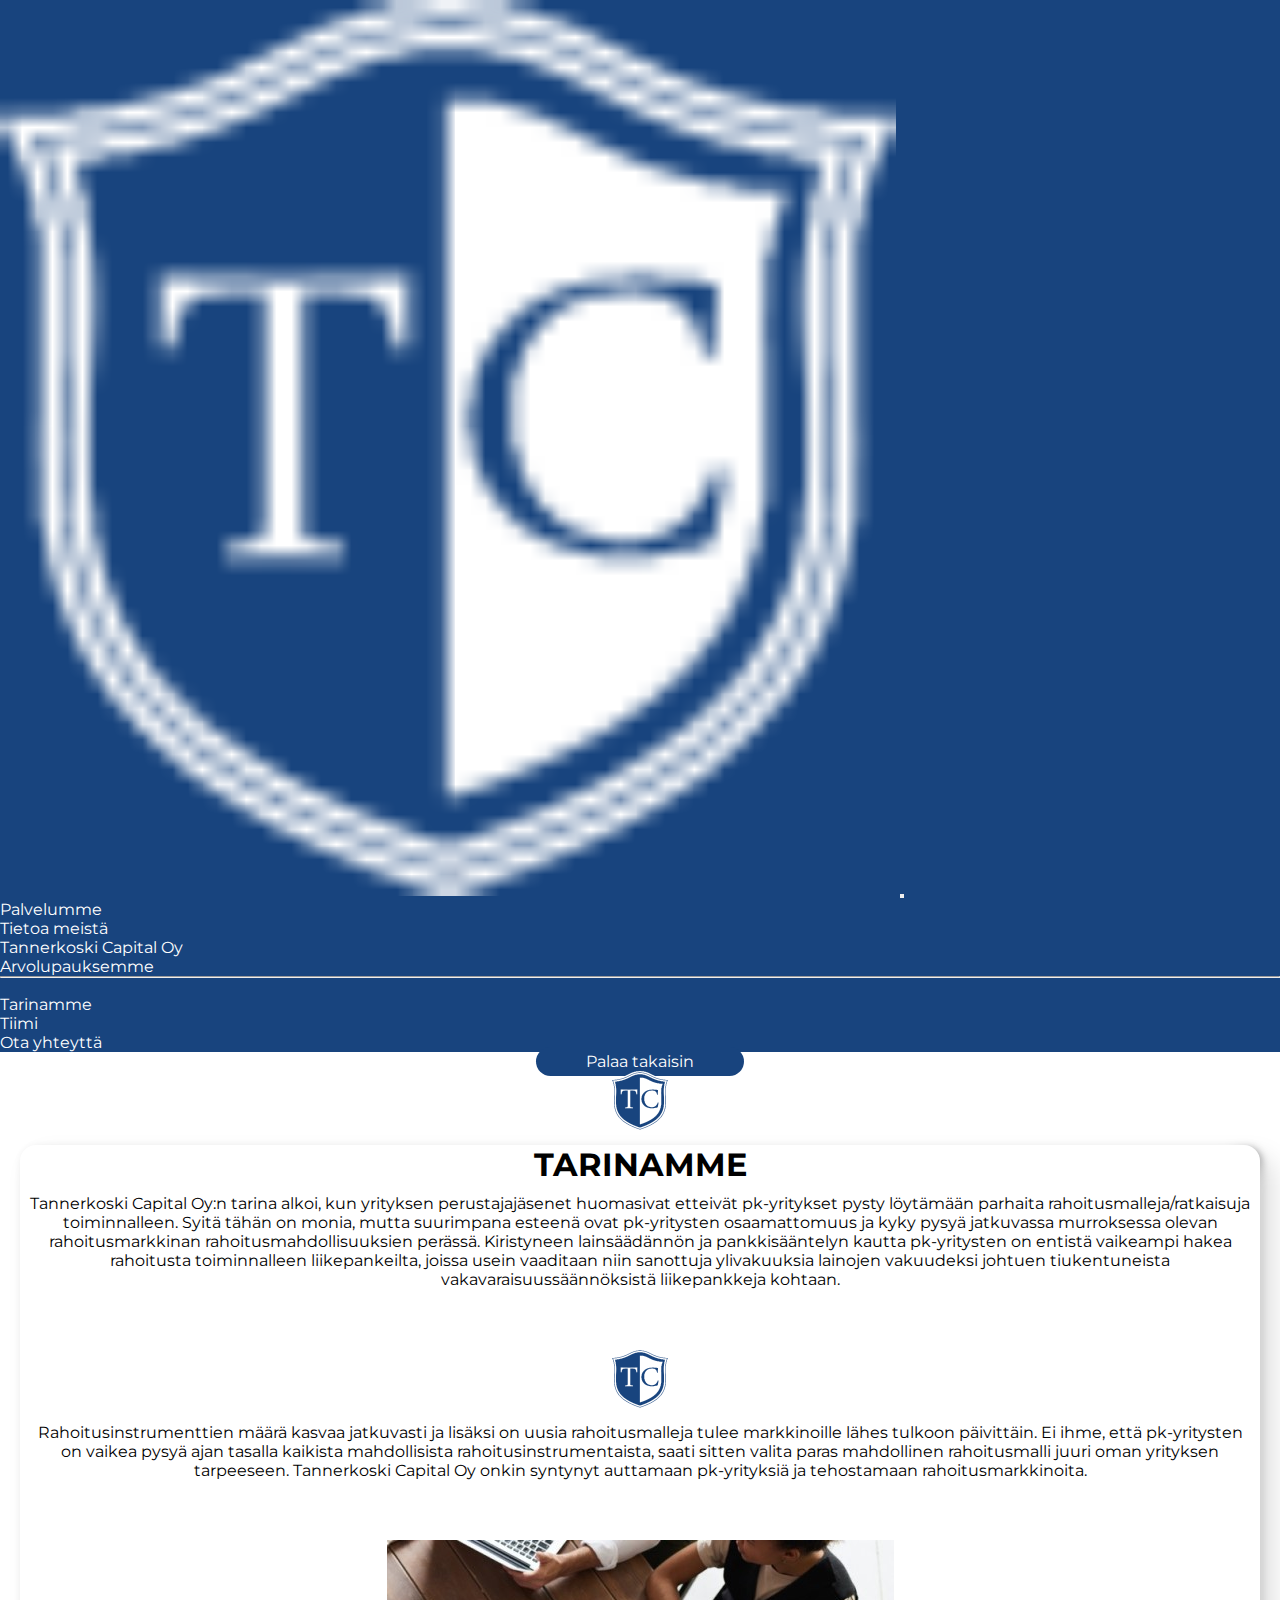
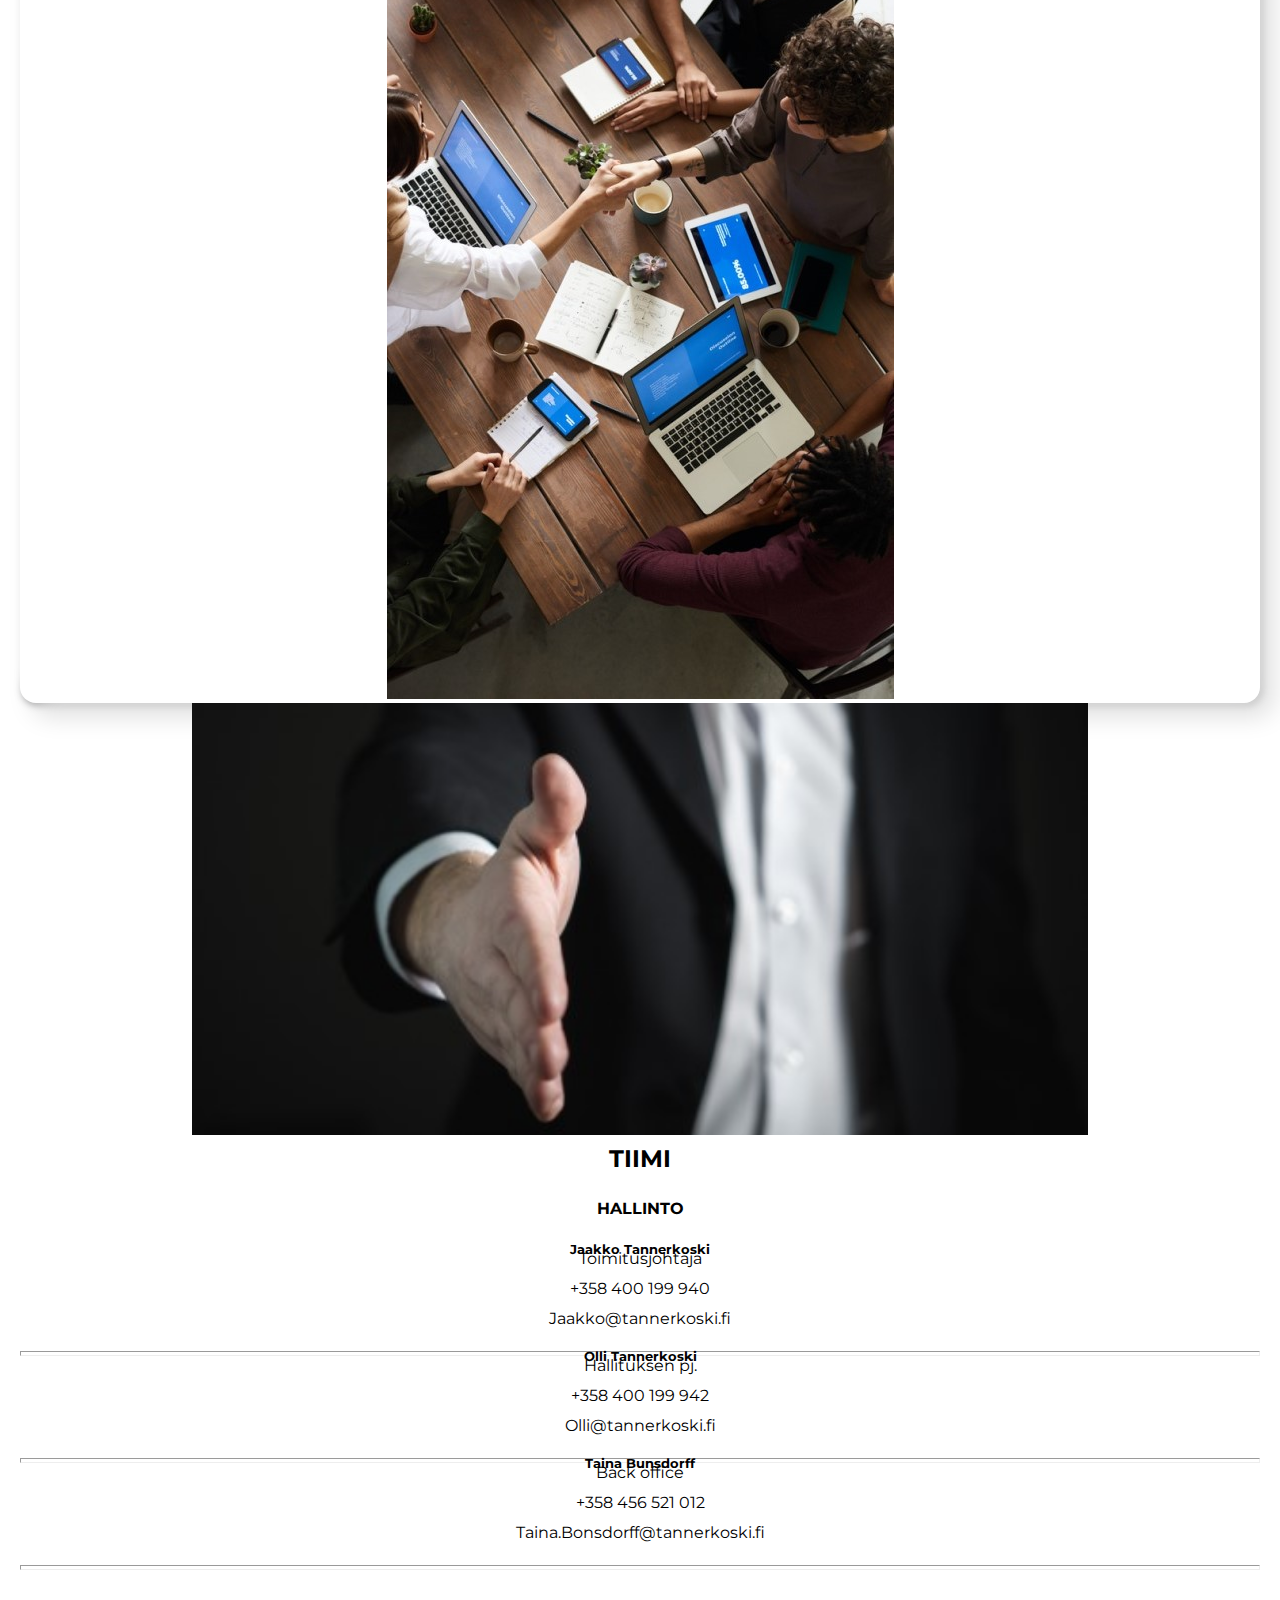
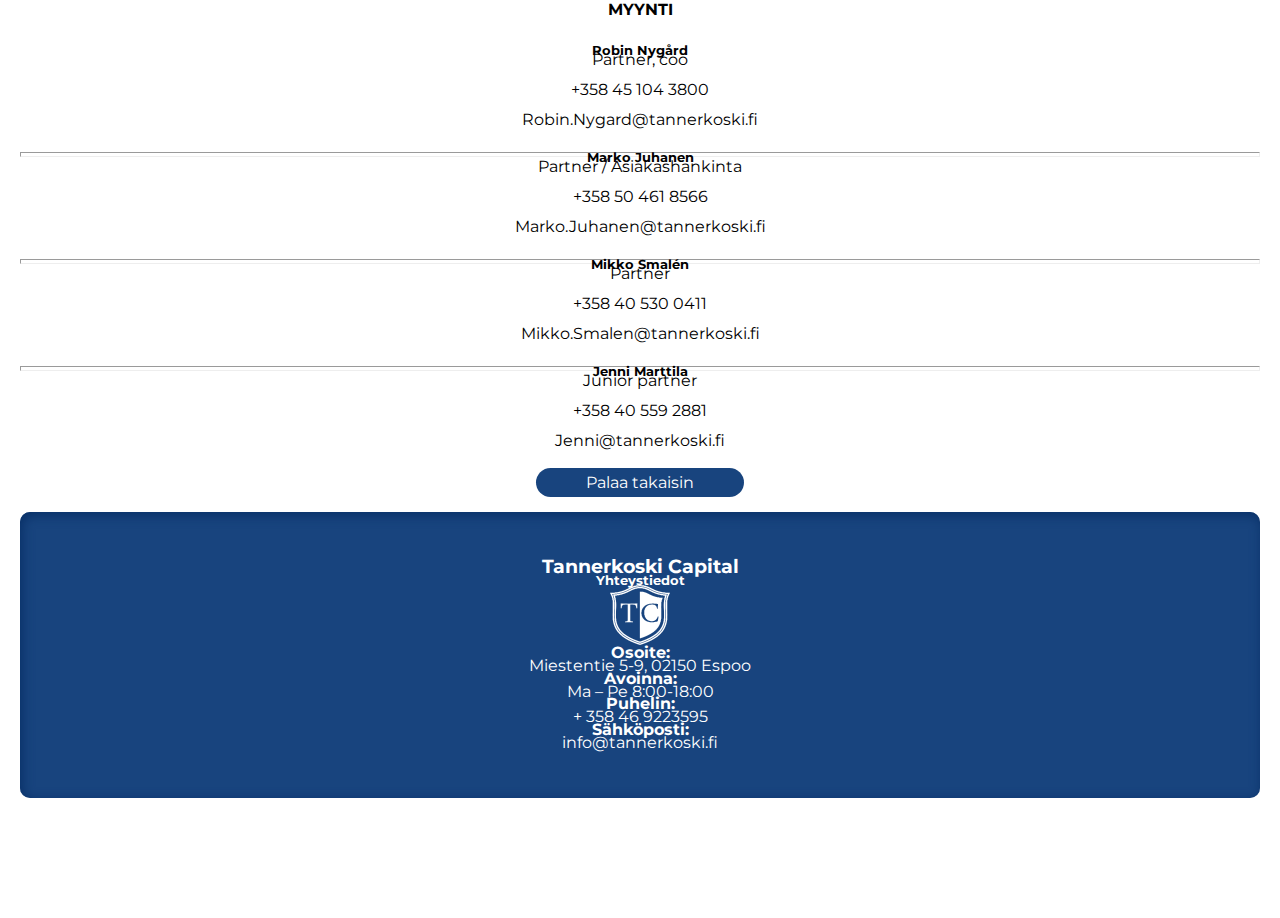
==== commit c6ccf6cd: "uusi valmis" ====
--- a/tarina.html
+++ b/tarina.html
@@ -53,7 +53,7 @@
           </div>
         </div>
       </nav>
-    <div class="container">
+    <div class="container mt-5">
     <!-- <header id="header">
                 
       <img class="image1" src="img/TCsvg.svg" alt="image">
@@ -70,14 +70,17 @@
             
           </label>   
 </header> -->
-<div class="scene"></div>
-<a class="btn mt-5 d-lg-none" href="/index.html">Palaa takaisin</a>
-    <section>
+<a class="btn mt-5 d-lg-none perus" href="index.html">Palaa takaisin</a><br>
+<img src="img/tc_logo60.png" class="d-lg-none mt-3" alt="">
+
+
+    <section >
         <div id="tarinamme">
             <div class="row">
                 <div class="col col-lg-6">
     <h1  class="my-5 justify-content-center " >Tarinamme</h1>
     <p>Tannerkoski Capital Oy:n tarina alkoi, kun yrityksen perustajajäsenet huomasivat etteivät pk-yritykset pysty löytämään parhaita rahoitusmalleja/ratkaisuja toiminnalleen. Syitä tähän on monia, mutta suurimpana esteenä ovat pk-yritysten osaamattomuus ja kyky pysyä jatkuvassa murroksessa olevan rahoitusmarkkinan rahoitusmahdollisuuksien perässä. Kiristyneen lainsäädännön ja pankkisääntelyn kautta pk-yritysten on entistä vaikeampi hakea rahoitusta toiminnalleen liikepankeilta, joissa usein vaaditaan niin sanottuja ylivakuuksia lainojen vakuudeksi johtuen tiukentuneista vakavaraisuussäännöksistä liikepankkeja kohtaan.</p>
+    <img src="img/tc_logo60.png" class="d-lg-none" alt=""><br>
     <p>Rahoitusinstrumenttien määrä kasvaa jatkuvasti ja lisäksi on uusia rahoitusmalleja tulee markkinoille lähes tulkoon päivittäin. Ei ihme, että pk-yritysten on vaikea pysyä ajan tasalla kaikista mahdollisista rahoitusinstrumentaista, saati sitten valita paras mahdollinen rahoitusmalli juuri oman yrityksen tarpeeseen. Tannerkoski Capital Oy onkin syntynyt auttamaan pk-yrityksiä ja tehostamaan rahoitusmarkkinoita.</p>
 </div>
 <div class="col col-lg-6 d-none d-lg-block">
@@ -85,6 +88,7 @@
 </div>
 </div>
     </section>
+    <img src="img/shakemobile.jpg" class="d-lg-none shake" alt="">
    <!--  tiimi -->
     <section>
         <div id="tiimi">
@@ -151,7 +155,7 @@
     </div>
     </div>
 </div>
-        <a class="btn d-lg-none" href="/index.html">Palaa takaisin</a>
+        <a class="btn d-lg-none perus" href="/index.html">Palaa takaisin</a>
     </section>
    
     <footer>
@@ -181,8 +185,6 @@
   </footer>
 </div>
     <script src="https://cdn.jsdelivr.net/npm/bootstrap@5.0.0-beta2/dist/js/bootstrap.bundle.min.js" integrity="sha384-b5kHyXgcpbZJO/tY9Ul7kGkf1S0CWuKcCD38l8YkeH8z8QjE0GmW1gYU5S9FOnJ0" crossorigin="anonymous"></script>
-    <script src="./javascripts/three.min.js"></script>
-    <script src="./javascripts/GLTFLoader.js"></script>
-    <script src="javascripts/main.js"></script>
+    
 </body>
 </html>--- a/css/tyyli.css
+++ b/css/tyyli.css
@@ -28,10 +28,6 @@
   width: 70%;
 }
 
-.navbar button {
-  background: #bb86fc;
-}
-
 .navbar .dropdown-menu a:hover {
   background-color: #18447e;
   color: white;
@@ -44,15 +40,6 @@
 a {
   text-decoration: none;
   color: white;
-}
-
-.landing {
-  /* height: 100vh;
-	position: relative;
-	background: url(/img/luotettu2.jpg);
-	background-repeat: no-repeat;
-	background-position: center;
-	background-size: cover; */
 }
 
 .landing video {
@@ -65,119 +52,6 @@
   left: 0;
 }
 
-/* .landing::after {
-	content: "";
-	background: url(/img/luotettu2.jpg);
-	background-repeat: no-repeat;
-	background-position: center;
-	background-size: 60%;
-	opacity: 0.3;
-	top: 0;
-	left: 0;
-	bottom: 0;
-	right: 0;
-	position: absolute;
-	z-index: 1;
-} */
-header {
-  height: 8vh;
-  display: -webkit-box;
-  display: -ms-flexbox;
-  display: flex;
-  -webkit-box-pack: justify;
-      -ms-flex-pack: justify;
-          justify-content: space-between;
-  -webkit-box-orient: horizontal;
-  -webkit-box-direction: normal;
-      -ms-flex-direction: row;
-          flex-direction: row;
-  -webkit-box-align: center;
-      -ms-flex-align: center;
-          align-items: center;
-  margin-bottom: 10vh;
-  background-position: center;
-  background-repeat: no-repeat;
-  background: #e3f2fd;
-  -webkit-box-shadow: 27px 27px 54px #8a949a, -27px -27px 54px #ffffff;
-          box-shadow: 27px 27px 54px #8a949a, -27px -27px 54px #ffffff;
-}
-
-header img {
-  width: 50px;
-  margin: 30px;
-}
-
-header h5 {
-  font-size: clamp(1rem, 2vw, 2rem);
-  font-weight: 700;
-}
-
-header #mode {
-  margin-right: 40px;
-  padding: 20px;
-  border-radius: 50%;
-  background-color: #bb86fc;
-}
-
-/* kytkin */
-.label {
-  display: -webkit-inline-box;
-  display: -ms-inline-flexbox;
-  display: inline-flex;
-  -webkit-box-align: center;
-      -ms-flex-align: center;
-          align-items: center;
-  cursor: pointer;
-  color: #394a56;
-}
-
-.label-text {
-  margin-right: 16px;
-}
-
-.toggle {
-  isolation: isolate;
-  position: relative;
-  height: 30px;
-  width: 60px;
-  margin-right: 20px;
-  border-radius: 15px;
-  overflow: hidden;
-  -webkit-box-shadow: -8px -4px 8px 0px #ffffff, 8px 4px 12px 0px #d1d9e6, 4px 4px 4px 0px #d1d9e6 inset,- -4px -4px 4px 0px #ffffff inset;
-          box-shadow: -8px -4px 8px 0px #ffffff, 8px 4px 12px 0px #d1d9e6, 4px 4px 4px 0px #d1d9e6 inset,- -4px -4px 4px 0px #ffffff inset;
-}
-
-.toggle-state {
-  display: none;
-}
-
-.indicator {
-  height: 100%;
-  width: 200%;
-  background: #03dac5;
-  border-radius: 15px;
-  -webkit-transform: translate3d(-75%, 0, 0);
-          transform: translate3d(-75%, 0, 0);
-  -webkit-transition: -webkit-transform 0.4s cubic-bezier(0.85, 0.05, 0.18, 1.35);
-  transition: -webkit-transform 0.4s cubic-bezier(0.85, 0.05, 0.18, 1.35);
-  transition: transform 0.4s cubic-bezier(0.85, 0.05, 0.18, 1.35);
-  transition: transform 0.4s cubic-bezier(0.85, 0.05, 0.18, 1.35), -webkit-transform 0.4s cubic-bezier(0.85, 0.05, 0.18, 1.35);
-  -webkit-box-shadow: -2px -2px 8px 0px #039485, 4px 4px 12px 0px #029687;
-          box-shadow: -2px -2px 8px 0px #039485, 4px 4px 12px 0px #029687;
-}
-
-.toggle-state:checked ~ .indicator {
-  -webkit-transform: translate3d(25%, 0, 0);
-          transform: translate3d(25%, 0, 0);
-}
-
-/* animaatiot  ja alku tekstit*/
-.container2 {
-  height: 80hv;
-}
-
 .selitys {
   position: absolute;
   bottom: 40vh;
@@ -196,13 +70,6 @@
   font-size: clamp(1.4rem, 4vw, 3rem);
 }
 
-.scene,
-canvas {
-  position: absolute;
-  width: 100%;
-  height: 100%;
-}
-
 /* buttonit */
 .btn {
   border-radius: 500px;
@@ -211,7 +78,7 @@
 }
 
 .perus {
-  padding: 5px 40px;
+  padding: 5px 60px;
 }
 
 .btn-group {
@@ -220,6 +87,7 @@
   bottom: 0;
   left: 0;
   right: 0;
+  margin-bottom: 60px;
 }
 
 .btn-group img {
@@ -246,7 +114,7 @@
 
 /* sectionit alkaa */
 section {
-  margin-top: 60px;
+  margin-top: 10px;
   margin-left: 20px;
   margin-right: 20px;
 }
@@ -276,9 +144,9 @@
 section #palvelumme {
   border-radius: 37px;
   background: #18447e;
-  -webkit-box-shadow: 23px 23px 45px #6a6a6b, -23px -23px 45px #afb9c5;
-          box-shadow: 23px 23px 45px #6a6a6b, -23px -23px 45px #afb9c5;
-  border-radius: 20px;
+  -webkit-box-shadow: 12px 12px 20px 5px #cfcece;
+          box-shadow: 12px 12px 20px 5px #cfcece;
+  border-radius: 10px;
 }
 
 section #palvelumme h2,
@@ -290,44 +158,64 @@
   color: white;
 }
 
-section #palvelumme img {
+section picture {
+  margin: 1rem;
+  display: -webkit-box;
+  display: -ms-flexbox;
+  display: flex;
+  -webkit-box-pack: center;
+      -ms-flex-pack: center;
+          justify-content: center;
+  -webkit-box-align: center;
+      -ms-flex-align: center;
+          align-items: center;
+}
+
+section img {
   max-width: 70%;
 }
 
-section #lupauksemme {
+#lupauksemme {
   border-radius: 37px;
   background: #18447e;
-  -webkit-box-shadow: 23px 23px 45px #6a6a6b, -23px -23px 45px #afb9c5;
-          box-shadow: 23px 23px 45px #6a6a6b, -23px -23px 45px #afb9c5;
+  -webkit-box-shadow: 12px 12px 20px 5px #cfcece;
+          box-shadow: 12px 12px 20px 5px #cfcece;
   padding: 2rem;
 }
 
-section #lupauksemme h2,
-section #lupauksemme h4 {
-  color: white;
-}
-
-section #lupauksemme p {
-  color: white;
-}
-
-section #yhteystiedot img {
+#lupauksemme h2,
+#lupauksemme h4 {
+  color: white;
+}
+
+#lupauksemme p {
+  color: white;
+}
+
+#yhteystiedot h4 {
+  margin-bottom: 0;
+}
+
+#yhteystiedot img {
   max-width: 70%;
 }
 
-section #yhteystiedot p {
+#yhteystiedot p {
   line-height: 0;
 }
 
-section form {
+form {
   display: inline-block;
-  height: 500px;
-  background-color: #18447e;
-  padding: 10px 40px;
+  height: 550px;
+  border-radius: 16px;
+  background: #ffffff;
+  -webkit-box-shadow: 13px 13px 26px #dedede, -13px -13px 26px #ffffff, 2px 2px 7px #6a6a6b;
+          box-shadow: 13px 13px 26px #dedede, -13px -13px 26px #ffffff, 2px 2px 7px #6a6a6b;
+  padding: 10px 10px;
   border-radius: 10px;
 }
 
-section .field {
+.field {
   padding-top: 10px;
   display: -webkit-box;
   display: -ms-flexbox;
@@ -338,42 +226,44 @@
           flex-direction: column;
 }
 
-section .field label {
+.field label {
   padding-left: 5px;
   -webkit-transition: all 0.3s ease-in;
   transition: all 0.3s ease-in;
   -webkit-transform: translateY(-28px);
           transform: translateY(-28px);
   pointer-events: none;
-  opacity: 0.83;
-}
-
-section .field input,
-section .field textarea {
+  opacity: 0.5;
+}
+
+.field input,
+.field textarea {
+  padding: 5px;
+  border: none;
   border-radius: 5px;
-  border: none;
-}
-
-section .field input:focus {
+  background: #ffffff;
+  -webkit-box-shadow: inset 13px 13px 26px #dedede, inset -13px -13px 26px #ffffff;
+          box-shadow: inset 13px 13px 26px #dedede, inset -13px -13px 26px #ffffff;
+}
+
+.field input:focus {
   border-bottom: 2px solid black;
 }
 
-section .field input:focus + label {
+.field input:focus + label {
   -webkit-transform: translateY(-1px);
           transform: translateY(-1px);
-  color: white;
   -webkit-transform: scale(1.4);
           transform: scale(1.4);
   opacity: 1;
 }
 
-section .field textarea:focus,
-section .field input:focus {
+.field textarea:focus,
+.field input:focus {
   outline: none;
 }
 
-section .field textarea:focus + label {
-  color: white;
+.field textarea:focus + label {
   -webkit-transform: translateY(-270px);
           transform: translateY(-270px);
   -webkit-transform: scale(1.4);
@@ -381,41 +271,46 @@
   opacity: 1;
 }
 
-section #tarinamme {
-  margin: 20px;
-}
-
-section #tarinamme h1 {
+#tarinamme .btn {
+  z-index: 3;
+}
+
+#tarinamme h1 {
   text-transform: uppercase;
   font-weight: 700;
 }
 
-section #tiimi {
+.shake {
+  width: 70%;
+}
+
+#tiimi {
   line-height: 0;
 }
 
-section #tiimi #hallinto {
+#tiimi #hallinto {
   margin-top: 10px;
   margin-bottom: 10px;
 }
 
-section #tiimi #myynti {
+#tiimi #myynti {
   margin-top: 10px;
   margin-bottom: 10px;
 }
 
-section #tiimi h2,
-section #tiimi h4 {
+#tiimi h2,
+#tiimi h4 {
   text-transform: uppercase;
   font-weight: 700;
 }
 
-section #tiimi i {
+#tiimi i {
+  color: #18447e;
   font-size: 3rem;
   margin-bottom: 10px;
 }
 
-section #tiimi hr {
+#tiimi hr {
   height: 5px;
 }
 
@@ -423,12 +318,12 @@
   margin: 20px;
   line-height: 0.8;
   margin-bottom: 120px;
-  border-radius: 20px;
+  border-radius: 10px;
   background: #18447e;
-  -webkit-box-shadow: inset 10px 10px 30px #054394, inset -10px -10px 30px #0755bb;
-          box-shadow: inset 10px 10px 30px #054394, inset -10px -10px 30px #0755bb;
-  color: white;
+  -webkit-box-shadow: inset 2px 3px 12px #082f66;
+          box-shadow: inset 2px 3px 12px #082f66;
   padding: 10px;
+  color: white;
 }
 
 footer h3,
@@ -448,51 +343,51 @@
 }
 
 /* tummaversio */
-/* body.tumma {
-	background: $prim-tumma;
-	color: rgba($color: #ffffff, $alpha: 0.6);
-}
-#header.tumma {
-	background: $prim-tumma;
-
-	background: #2f2828;
-	box-shadow: 27px 27px 54px #262020, -27px -27px 54px #383030;
-}
-#otsikko-kehys.tumma {
-	color: #ffc107;
-}
-#palvelumme.tumma {
-	background: $prim-tumma;
-	@include varjo-koholla-tumma();
-}
-#lupauksemme.tumma {
-	background: $prim-tumma;
-	@include varjo-koholla-tumma();
-}
-.toggle.tumma {
-	isolation: isolate;
-	position: relative;
-	height: 30px;
-	width: 60px;
-	border-radius: 15px;
-	overflow: hidden;
-	box-shadow: -8px -4px 8px 0px #000000, 8px 4px 12px 0px #141414, 4px 4px 4px 0px #666668 inset,
-		-4px -4px 4px 0px #0e0d0d inset;
-}
-.grid.tumma {
-	background: $prim-tumma;
-}
-label.tumma {
-	color: $prim-purple;
-}
-section.tumma {
-	i {
-		color: $prim-red;
-	}
-}
-footer.tumma {
-	@include varjo-painunut-tumma();
-}
+/* body.tumma {
+	background: $prim-tumma;
+	color: rgba($color: #ffffff, $alpha: 0.6);
+}
+#header.tumma {
+	background: $prim-tumma;
+
+	background: #2f2828;
+	box-shadow: 27px 27px 54px #262020, -27px -27px 54px #383030;
+}
+#otsikko-kehys.tumma {
+	color: #ffc107;
+}
+#palvelumme.tumma {
+	background: $prim-tumma;
+	@include varjo-koholla-tumma();
+}
+#lupauksemme.tumma {
+	background: $prim-tumma;
+	@include varjo-koholla-tumma();
+}
+.toggle.tumma {
+	isolation: isolate;
+	position: relative;
+	height: 30px;
+	width: 60px;
+	border-radius: 15px;
+	overflow: hidden;
+	box-shadow: -8px -4px 8px 0px #000000, 8px 4px 12px 0px #141414, 4px 4px 4px 0px #666668 inset,
+		-4px -4px 4px 0px #0e0d0d inset;
+}
+.grid.tumma {
+	background: $prim-tumma;
+}
+label.tumma {
+	color: $prim-purple;
+}
+section.tumma {
+	i {
+		color: $prim-red;
+	}
+}
+footer.tumma {
+	@include varjo-painunut-tumma();
+}
  */
 /* mediaqueryt ja isomman version asetukset */
 @media screen and (min-width: 992px) {
@@ -508,15 +403,13 @@
   }
   #palvelumme {
     height: 100%;
-    padding: 50px;
-    /* 	p {
-			margin-left: 20px;
-			margin-right: 20px;
+    /* 	p {
+			margin-left: 20px;
+			margin-right: 20px;
 		} */
   }
   #palvelumme img {
     width: 100%;
-    margin-top: 20%;
   }
   #tietoa-meistä {
     margin-top: 40px;
@@ -533,10 +426,6 @@
     margin-top: 50px;
     width: 70%;
   }
-  #lupauksemme {
-    margin-left: 200px;
-    margin-right: 200px;
-  }
   #lupauksemme::before {
     content: "";
     display: block;
@@ -560,7 +449,10 @@
     margin: 30px;
   }
   #tarinamme {
-    margin: 80px;
+    border-radius: 16px;
+    background: #ffffff;
+    -webkit-box-shadow: 13px 13px 26px #dedede, -13px -13px 26px #ffffff, 2px 2px 7px #6a6a6b;
+            box-shadow: 13px 13px 26px #dedede, -13px -13px 26px #ffffff, 2px 2px 7px #6a6a6b;
   }
   #tarinamme img {
     width: auto;
